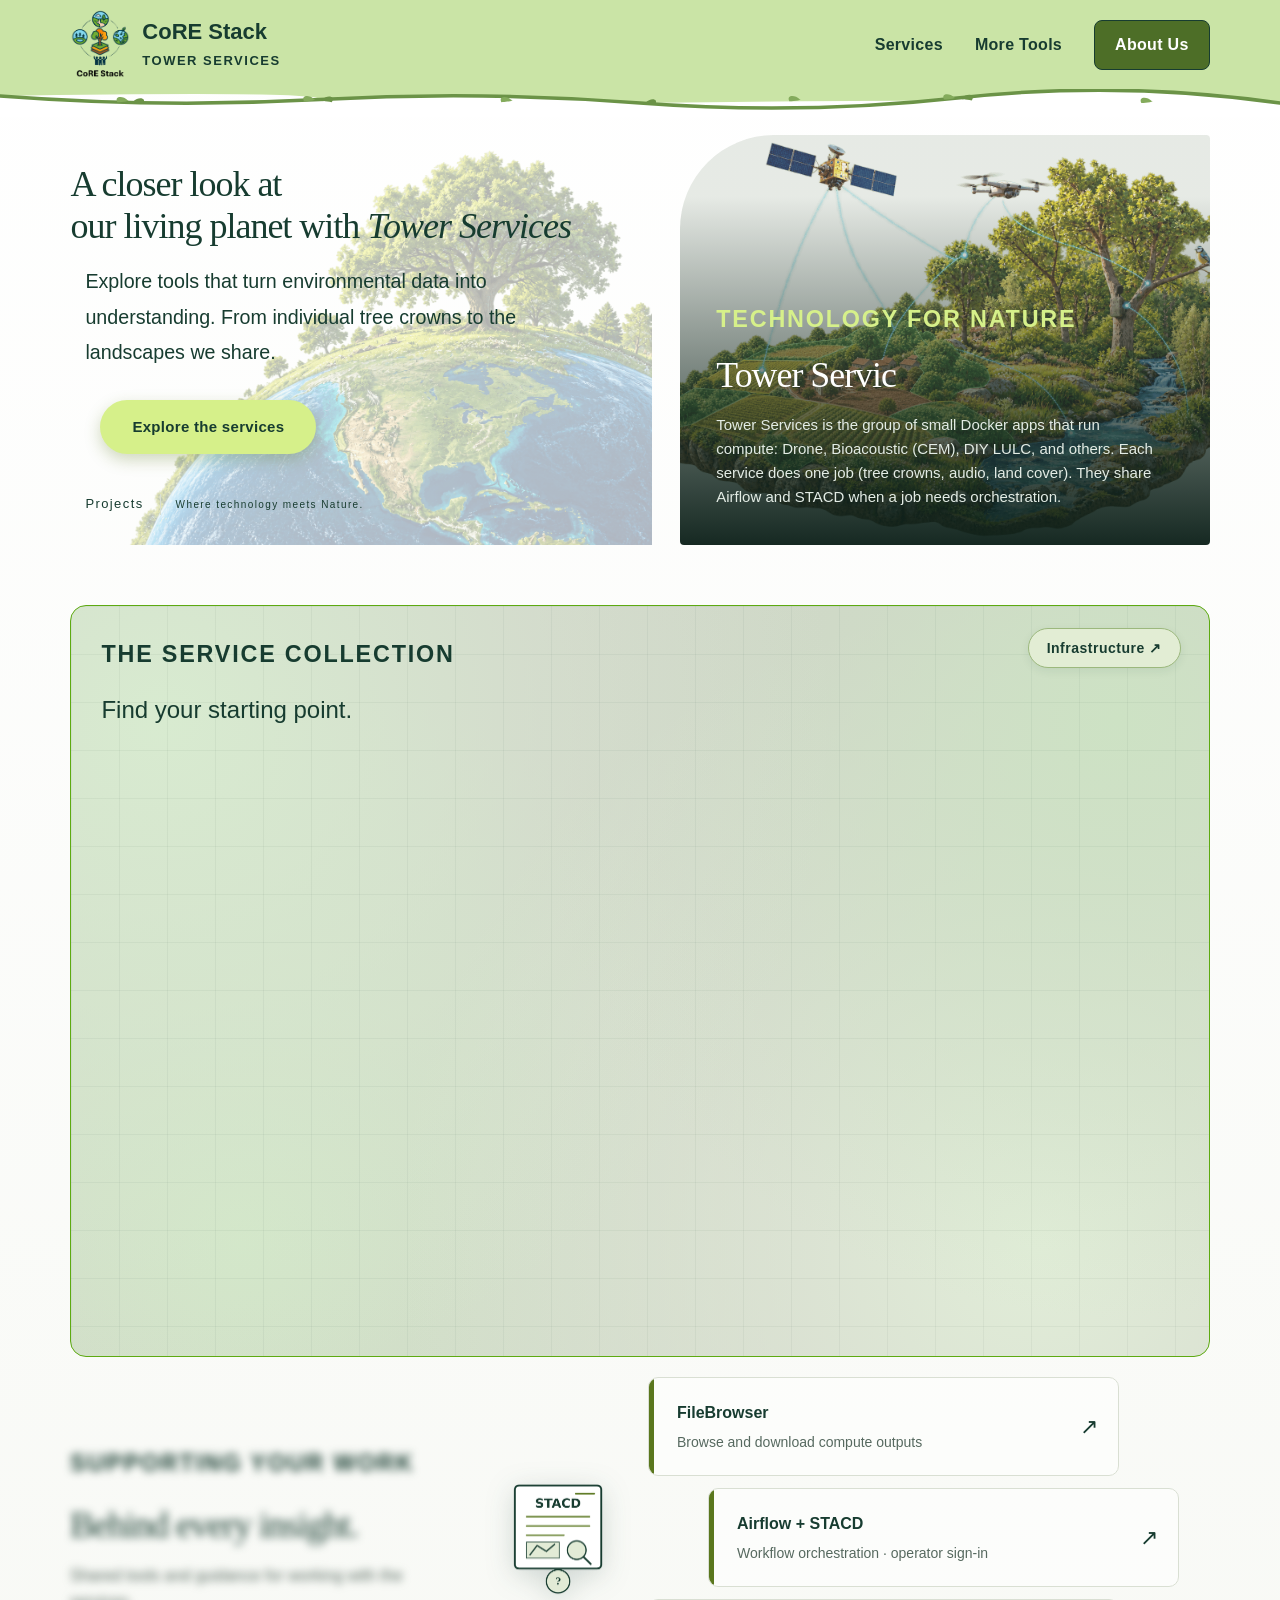
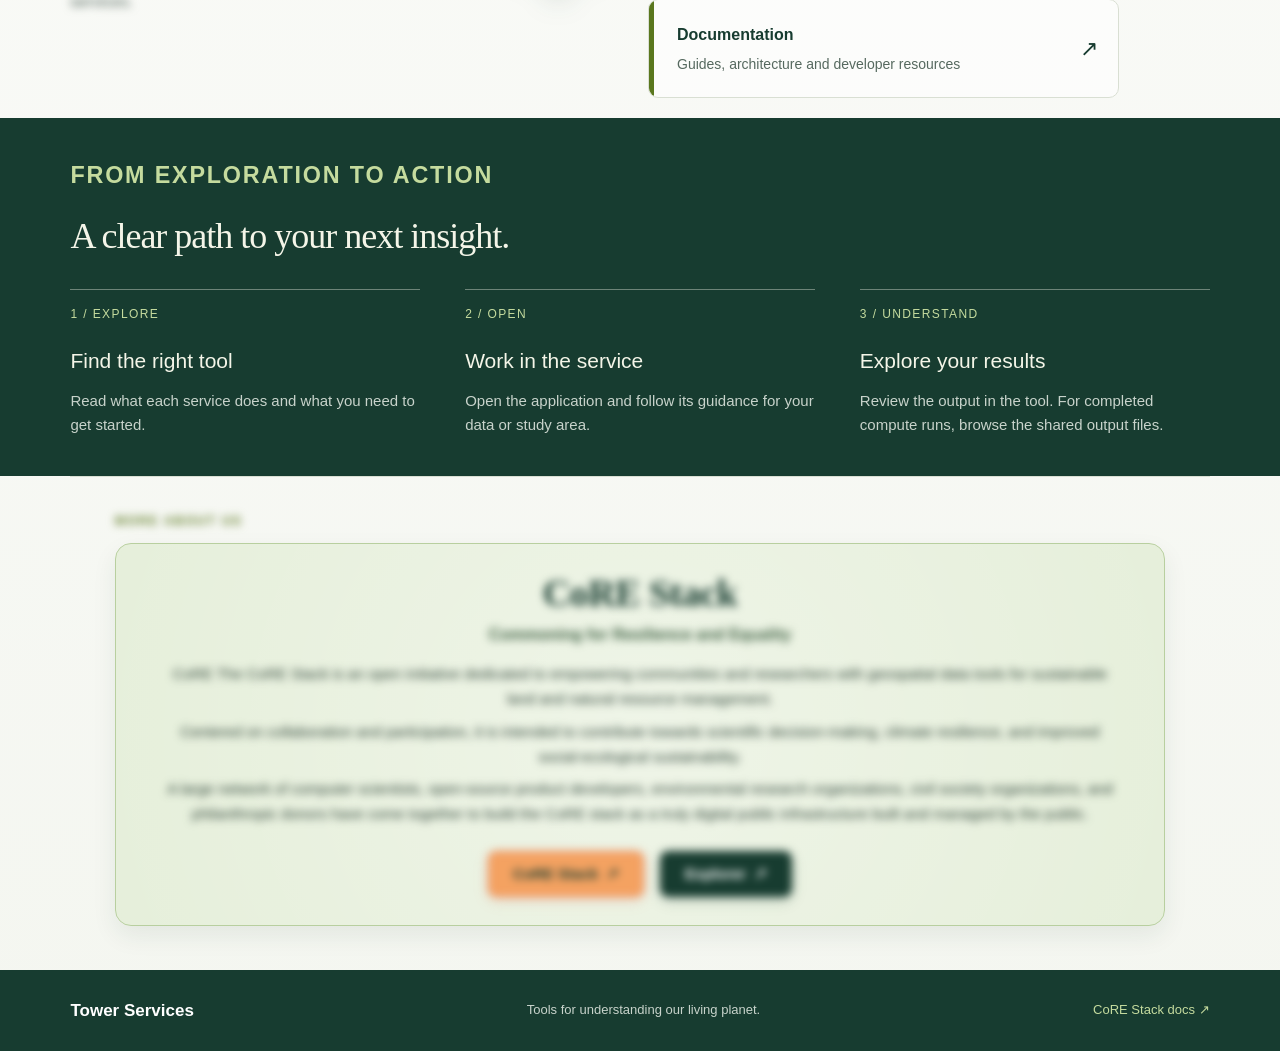
==== index.html @ fc52d94c "updated stacd , removed documentation button and rearranged buttons on service page" ====
<!doctype html>
<html lang="en">
  <head>
    <meta charset="utf-8" />
    <meta name="viewport" content="width=device-width, initial-scale=1" />
    <meta name="theme-color" content="#cae4a6" />
    <title>Explore · Tower Services</title>
    <meta name="description" content="Discover CoRE Stack services for tree crowns, ecological monitoring and land-cover mapping." />
    <link rel="stylesheet" href="index.css" />
    <link rel="icon" type="image/png" href="resources/images/logo.png" />
    <!-- Not deferred on purpose: it flags `reveal-enabled` before first paint. -->
    <script src="Index.js"></script>
  </head>
  <body>
    <header class="site-header">
      <div class="wrap header-inner">
        <a class="brand" href="https://core-stack.org/" aria-label="CoRE Stack website">
          <img class="brand-logo" src="resources/images/logo.png" alt="CoRE Stack logo" />
          <span>
            CoRE Stack
            <br />
            <span class="our-services">Tower Services</span>
          </span>
        </a>

        <nav aria-label="Main navigation">
          <a class="nav-link" href="index.html#services">Services</a>
          <a class="nav-link" href="index.html#more">More Tools</a>
          <a class="nav-link nav-doc" href="index.html#about">About Us</a>
        </nav>
      </div>

      <!-- Leafy vine under the header -->
      <svg class="header-branch-border" viewBox="0 0 1200 32" preserveAspectRatio="none" aria-hidden="true">
        <path d="M0,0 L1200,0 L1200,16 Q900,10 600,16 T300,12 T0,8 Z" fill="var(--header-bg)" />
        <path d="M0,8 Q150,22 300,12 T600,16 T900,10 T1200,16 L1200,32 L0,32 Z" fill="#ffffff" />
        <path d="M0,8 Q150,22 300,12 T600,16 T900,10 T1200,16" fill="none" stroke="#6b9347" stroke-width="4" stroke-linecap="round" />
        <path d="M120,13 C115,7 107,8 110,15 C115,15 123,13 120,13 Z" fill="#84ab5c" />
        <path d="M125,14 C130,8 138,10 134,17 C129,16 121,16 125,14 Z" fill="#6b9347" />
        <path d="M295,12 C290,6 282,7 285,14 C290,14 298,12 295,12 Z" fill="#84ab5c" />
        <path d="M302,12 C307,6 315,8 311,15 C306,14 298,14 302,12 Z" fill="#6b9347" />
        <path d="M480,13 C475,7 467,8 470,15 C475,15 483,13 480,13 Z" fill="#84ab5c" />
        <path d="M605,16 C610,9 618,11 614,18 C609,17 601,17 605,16 Z" fill="#6b9347" />
        <path d="M750,12 C745,6 737,7 740,14 C745,14 753,12 750,12 Z" fill="#84ab5c" />
        <path d="M895,10 C890,4 882,5 885,12 C890,12 898,10 895,10 Z" fill="#84ab5c" />
        <path d="M902,10 C907,4 915,6 911,13 C906,12 898,12 902,10 Z" fill="#6b9347" />
        <path d="M1080,14 C1075,8 1067,9 1070,16 C1075,16 1083,14 1080,14 Z" fill="#84ab5c" />
      </svg>
    </header>

    <main id="main">
      <!-- ================= Hero ================= -->
      <section class="hero wrap">
        <canvas id="bg-particles" aria-hidden="true"></canvas>

        <div class="hero-copy">
          <h1 class="hero-title">
            A closer look at<br />our living planet with<em> Tower Services</em>
          </h1>
          <p class="lead">
            Explore tools that turn environmental data into understanding. From
            individual tree crowns to the landscapes we share.
          </p>
          <a class="button lime" href="#services">Explore the services</a>
          <div class="hero-meta">
            <span>Projects</span> Where technology meets Nature.
          </div>
        </div>

        <div class="hero-image">
          <div class="hero-image-content">
            <p class="eyebrow">TECHNOLOGY FOR NATURE</p>
            <h2 id="tower-title">Tower Services</h2>
            <p class="hero-image-description">
              Tower Services is the group of small Docker apps that run compute: Drone, Bioacoustic (CEM), DIY LULC, and others. Each service does one job (tree crowns, audio, land cover). They share Airflow and STACD when a job needs orchestration.
            </p>
          </div>
        </div>
      </section>

      <!-- ================= Service cards ================= -->
      <section class="catalog wrap" id="services">
        <button type="button" class="corner-infra-link" id="openInfraModal" aria-haspopup="dialog">
          Infrastructure ↗
        </button>

        <div class="section-heading">
          <div>
            <p class="eyebrow">THE SERVICE COLLECTION</p>
            <h3>Find your starting point.</h3>
          </div>
        </div>

        <div class="cards">
          <!-- Drone -->
          <article class="card c1 drone-card">
            <div class="peeking-drone" aria-hidden="true">
              <svg viewBox="0 0 140 70" xmlns="http://www.w3.org/2000/svg">
                <!-- legs -->
                <path d="M58 40 L50 57 M82 40 L90 57 M44 57 H58 M82 57 H96" fill="none" stroke="#173c30" stroke-width="3" stroke-linecap="round" />
                <!-- arm -->
                <line x1="30" y1="30" x2="110" y2="30" stroke="#173c30" stroke-width="5" stroke-linecap="round" />
                <!-- motors -->
                <rect x="23" y="21" width="14" height="11" rx="3" fill="#2c4a3d" />
                <rect x="103" y="21" width="14" height="11" rx="3" fill="#2c4a3d" />
                <!-- propellers -->
                <ellipse class="prop" cx="30" cy="17" rx="25" ry="3.5" fill="#5a771e" opacity="0.6" />
                <ellipse class="prop prop-b" cx="110" cy="17" rx="25" ry="3.5" fill="#5a771e" opacity="0.6" />
                <!-- body -->
                <rect x="50" y="22" width="40" height="19" rx="9" fill="#173c30" />
                <rect x="60" y="27" width="20" height="5" rx="2.5" fill="#d6f08a" />
                <!-- camera -->
                <circle cx="70" cy="47" r="7" fill="#2c4a3d" />
                <circle cx="70" cy="47" r="3.5" fill="#d6f08a" />
              </svg>
            </div>

            <div class="card-top">
              <span>FOREST INTELLIGENCE</span>
              <span>1</span>
            </div>

            <img class="service-image" src="resources/images/Drone.png" alt="Aerial view of a forest canopy captured by drone" width="800" height="500" loading="lazy" decoding="async" />
            <h3>Drone Imagery Analysis</h3>
            <h4>Habitat Characterization using Remote Image Sensory</h4>
            <p>Turn drone imagery into individual tree crowns and species maps.</p>

            <div class="card-actions">
              <a class="explore-link" href="Services/Drone/drone.html">Explore →</a>
              <a class="try-link" href="https://www.cse.iitd.ernet.in/act4dws5/drone/" target="_blank" rel="noopener noreferrer">
                Use the Service ↗
              </a>
            </div>
          </article>

          <!-- Bioacoustic -->
          <article class="card c2 bioacoustic-card">
            <div class="peeking-bird" aria-hidden="true">
              <img src="resources/images/bird.png" alt="" />
            </div>

            <div class="card-top">
              <span>CONTINUOUS ECOLOGICAL MONITORING</span>
              <span>2</span>
            </div>

            <img class="service-image" src="resources/images/Bioacoustic.png" alt="Forest scene used for bioacoustic monitoring" width="800" height="500" loading="lazy" decoding="async" />
            <h3>Bioacoustic Data</h3>
            <h4>From field audio to bird-activity metrics</h4>
            <p>Explore ecological monitoring through spots, species and networks.</p>

            <div class="card-actions">
              <a class="explore-link" href="Services/Bioacaustic/bioacoustic.html">Explore →</a>
              <a class="try-link" href="https://www.cse.iitd.ernet.in/act4dws5/bio-master/" target="_blank" rel="noopener noreferrer">
                Use the Service ↗
              </a>
            </div>
          </article>

          <!-- DIY LULC -->
          <article class="card c3 lulc-card">
            <div class="peeking-satellite" aria-hidden="true">
              <svg viewBox="0 0 140 70" xmlns="http://www.w3.org/2000/svg">
                <!-- signal arcs -->
                <path class="signal s1" d="M62 11 Q70 4 78 11" fill="none" stroke="#5a771e" stroke-width="2.5" stroke-linecap="round" />
                <path class="signal s2" d="M56 8 Q70 -4 84 8" fill="none" stroke="#5a771e" stroke-width="2.5" stroke-linecap="round" />
                <!-- antenna -->
                <line x1="70" y1="26" x2="70" y2="15" stroke="#173c30" stroke-width="2.5" stroke-linecap="round" />
                <circle cx="70" cy="14" r="3" fill="#d6f08a" stroke="#173c30" stroke-width="1.5" />
                <!-- connectors -->
                <line x1="48" y1="38" x2="58" y2="38" stroke="#173c30" stroke-width="3" />
                <line x1="82" y1="38" x2="92" y2="38" stroke="#173c30" stroke-width="3" />
                <!-- solar panels -->
                <rect x="6" y="27" width="42" height="22" rx="2" fill="#2f6f8f" stroke="#173c30" stroke-width="2" />
                <path d="M20 27 V49 M34 27 V49 M6 38 H48" stroke="#9cc7d8" stroke-width="1.2" />
                <rect x="92" y="27" width="42" height="22" rx="2" fill="#2f6f8f" stroke="#173c30" stroke-width="2" />
                <path d="M106 27 V49 M120 27 V49 M92 38 H134" stroke="#9cc7d8" stroke-width="1.2" />
                <!-- body -->
                <rect x="58" y="26" width="24" height="24" rx="5" fill="#173c30" />
                <rect x="58" y="26" width="24" height="7" rx="3" fill="#f4a261" />
                <!-- sensor -->
                <circle cx="70" cy="56" r="6" fill="#2c4a3d" />
                <circle cx="70" cy="56" r="3" fill="#d6f08a" />
              </svg>
            </div>

            <div class="card-top">
              <span>LANDSCAPE MAPPING</span>
              <span>3</span>
            </div>

            <img class="service-image" src="resources/images/LULC.png" alt="Land-use and land-cover map of an Indian landscape" width="800" height="500" loading="lazy" decoding="async" />
            <h3>Do It Yourself LULC</h3>
            <h4>Explore 10 m land-use and land-cover mapping over India.</h4>
            <p>Use satellite imagery to create land-cover maps for your study area.</p> 

            <div class="card-actions">
              <a class="explore-link" href="Services/DIY_LULC/diy-lulc.html">Explore →</a>
              <a class="try-link" href="https://www.cse.iitd.ernet.in/act4dws5/diy-lulc/" target="_blank" rel="noopener noreferrer">
                Use the Service ↗
              </a>
            </div>
          </article>
        </div>
      </section>

      <!-- ================= Resources ================= -->
      <section class="resources wrap" id="more">
        <div class="resources-info">
          <p class="eyebrow animate-text">SUPPORTING YOUR WORK</p>
          <h2 class="animate-text animate-delay-1">Behind every insight.</h2>
          <p class="animate-text animate-delay-2">Shared tools and guidance for working with the services.</p>
        </div>

        <div class="resource-center-action">
          <button type="button" class="stacd-standalone-icon" id="openStacdModal" aria-label="Open STACD information" aria-haspopup="dialog">
            <img src="resources/images/StacD2.png" alt="" />
          </button>
        </div>

        <div class="resource-links">
          <a href="https://www.cse.iitd.ernet.in/act4dws5/file/" target="_blank" rel="noopener noreferrer">
            <span>
              <strong>FileBrowser</strong>
              <small>Browse and download compute outputs</small>
            </span>
            <span class="arrow-icon" aria-hidden="true">↗</span>
          </a>
          <a href="https://www.cse.iitd.ernet.in/act4dws5/airflow/home" target="_blank" rel="noopener noreferrer">
            <span>
              <strong>Airflow + STACD</strong>
              <small>Workflow orchestration · operator sign-in</small>
            </span>
            <span class="arrow-icon" aria-hidden="true">↗</span>
          </a>
          <a href="https://docs.core-stack.org/infra/tower-services/" target="_blank" rel="noopener noreferrer">
            <span>
              <strong>Documentation</strong>
              <small>Guides, architecture and developer resources</small>
            </span>
            <span class="arrow-icon" aria-hidden="true">↗</span>
          </a>
        </div>
      </section>

      <!-- ================= STACD modal ================= -->
      <div class="modal-overlay" id="stacdModalOverlay" aria-hidden="true">
        <div class="modal-container" role="dialog" aria-modal="true" aria-labelledby="stacdModalTitle">
          <button type="button" class="modal-close-btn" id="closeStacdModal" aria-label="Close dialog">&times;</button>

          <div class="modal-header">
            <span class="eyebrow">RESEARCH &amp; ORCHESTRATION</span>
            <h2 id="stacdModalTitle">STACD Overview</h2>
            <p class="modal-subtitle">SpatioTemporal Asset Catalog with DAGs · IIT Delhi Research</p>
          </div>

          <div class="modal-body">
            <article class="modal-section">
              <h3>What is STACD?</h3>
              <p>
                Geospatial datasets have complex lineages that are crucial for reproducibility and understanding data provenance, yet current metadata standards like STAC (SpatioTemporal Asset Catalog) provide limited support for capturing complete processing workflows. We propose STACD (STAC extension with DAGs), an extension to STAC specifications that incorporates Directed Acyclic Graph (DAG) representations along with defining algorithms and version changes in the workflows. We also provide a reference implementation on Apache Airflow to demonstrate STACD capabilities such as selective recomputation when some datasets or algorithms in a DAG are updated, complete lineage construction for a dataset, and opportunities for improved collaboration and distributed processing that arise with this standard.
              </p>
            </article>

            <div class="modal-diagram-container">
              <img src="resources/images/stacd.png" />
              <img src="resources/images/stacd_workflow.png" alt="STACD workflow diagram" class="modal-diagram-img" />
            </div>

            <article class="modal-section">
              <h3>How a run flow through the platform?</h3>
              <div class="method-flow stacd-flow" role="img" aria-label="Five steps: service backend, Airflow DAG, STACD register, STAC item, browsers">
                <div class="flow-step"><span class="flow-num">1</span><span class="flow-title">Service backend</span><span class="flow-sub">Exposes one compute API.</span></div>
                <div class="flow-step"><span class="flow-num">2</span><span class="flow-title">Airflow DAG</span><span class="flow-sub">Generated from YAML; calls the API.</span></div>
                <div class="flow-step"><span class="flow-num">3</span><span class="flow-title">STACD register</span><span class="flow-sub">Versions the output in the database.</span></div>
                <div class="flow-step"><span class="flow-num">4</span><span class="flow-title">STAC item</span><span class="flow-sub">Written to the catalog with provenance.</span></div>
                <div class="flow-step"><span class="flow-num">5</span><span class="flow-title">Browsers</span><span class="flow-sub">STAC and STACD browsers show data and lineage.</span></div>
              </div>
              <p class="method-note">All compute goes through Airflow and STACD. Onboarding a service needs three YAML files: DAG, algorithm repo and dataset repo.</p>
              <div class="modal-video">
                <video controls playsinline preload="metadata" title="STACD tutorial">
                  <source src="resources/videos/stacd.mp4" type="video/mp4" />
                </video>
              </div>
              <h3>Key Features</h3>
              <ul class="modal-list">
                <li><strong>Selective Recomputation:</strong> When an algorithm is updated, STACD re-runs only the affected steps instead of processing the entire workflow again.</li>
                <li><strong>Automated Workflows:</strong> Developers define pipelines using simple YAML configurations, which automatically compile into executable Apache Airflow DAGs.</li>
                <li><strong>Full Data Provenance:</strong> Tracks dataset versions and history across multiple computational tools and isolated Docker containers.</li>
              </ul>
            </article>

            <article class="modal-section">
              <h3>Real-World Impact</h3>
              <p>
                STACD serves as the data orchestration backbone for the <strong>CoRE Stack</strong> project at IIT Delhi, powering drone canopy processing, bioacoustics monitoring, and landscape mapping across more than 1,000 villages in India.
              </p>
            </article>

            <!-- Walk Through button: sits at the very end of the scrolling area -->
            <div class="modal-walkthrough">
              <button type="button" class="walkthrough-button" id="openStacdWalkthrough" aria-haspopup="dialog">Walk Through <span aria-hidden="true">→</span></button>
            </div>
          </div>

          <div class="modal-footer">
            <a href="https://dl.acm.org/doi/10.1145/3759536.3763803" target="_blank" rel="noopener noreferrer" class="modal-btn btn-primary">Research Paper ↗</a>
            <a href="https://drive.google.com/file/d/14LTqk47Nfjp4DOOyME3SMxElkxdvmTr1/view" target="_blank" rel="noopener noreferrer" class="modal-btn btn-secondary">Read Thesis PDF ↗</a>
            <a href="https://github.com/SaharshLaud/STACD_framework/tree/dev" target="_blank" rel="noopener noreferrer" class="modal-btn btn-secondary">Github Repo ↗</a>
          </div>
        </div>
      </div>

      <!-- ================= STACD Walk Through popup (opens on top of the STACD modal) ================= -->
      <div class="modal-overlay" id="stacdWalkthroughModal" aria-hidden="true">
        <div class="modal-container walkthrough-modal" role="dialog" aria-modal="true" aria-label="Walk through slides">
          <button type="button" class="modal-close-btn" id="closeStacdWalkthrough" aria-label="Close">&times;</button>
          <div class="slides-head">
            <div>
              <p class="eyebrow">STACD Deck.</p>
            </div>
            <a class="walkthrough-button slides-open" data-slides-open href="resources/ppt/stacd.pdf" target="_blank" rel="noopener noreferrer">Open in new tab <span aria-hidden="true">↗</span></a>
          </div>
          <!-- Index.js loads the PDF from resources/ppt/ into this box the first time the popup opens -->
          <div class="slides-stage" data-slides-stage data-slides-title="STACD walk through">
            <p class="slides-loading">Loading slides…</p>
          </div>
          <p class="slides-help" data-slides-help hidden>The slides could not be loaded. Use the Open in new tab button to open them.</p>
        </div>
      </div>

      <!-- ================= Infrastructure modal ================= -->
      <div class="modal-overlay" id="infraModalOverlay" aria-hidden="true">
        <div class="modal-container" role="dialog" aria-modal="true" aria-labelledby="infraModalTitle">
          <button type="button" class="modal-close-btn" id="closeInfraModal" aria-label="Close dialog">&times;</button>

          <div class="modal-header">
            <span class="eyebrow">INFRASTRUCTURE &amp; METHODOLOGY</span>
            <h2 id="infraModalTitle">How Tower Services Run</h2>
            <p class="modal-subtitle">GPU compute nodes · Kubernetes · Airflow + STACD</p>
          </div>

          <div class="modal-body">
            <article class="modal-section">
              <h3>Overview</h3>
              <p>
                All services share one compute backbone. <strong>GPU-equipped compute nodes</strong> run the heavy workloads,
                <strong>Kubernetes</strong> orchestrates containers across those nodes, <strong>Airflow</strong> runs every
                compute job as a DAG, and <strong>STACD</strong> generates those DAGs so services do not hand-write them.
                Users never talk to Airflow directly: they use a service UI, and the service triggers the job and tracks it.
              </p>
            </article>

            <div class="modal-diagram-container">
              <img src="resources/images/architecture-diagram.png" alt="Tower Services compute architecture diagram" class="modal-diagram-img" />
            </div>

            <article class="modal-section">
              <h3>How a Compute Job Runs</h3>
              <ol class="modal-list">
                <li>The user works in a service's UI, reached through Nginx.</li>
                <li>The service <strong>triggers</strong> an Airflow DAG generated by STACD.</li>
                <li>Airflow hands the tasks to <strong>Kubernetes</strong>, which schedules them on <strong>GPU nodes</strong>.</li>
                <li>The service <strong>polls</strong> the DAG run until it ends in <code>success</code> or <code>failed</code>.</li>
                <li>On success, output is written to <code>data/&lt;app-name&gt;/</code>.</li>
                <li>The user browses and downloads results in the shared <strong>FileBrowser</strong>.</li>
              </ol>
            </article>

            <article class="modal-section">
              <h3>Components</h3>
              <table class="modal-table">
                <thead>
                  <tr><th>Component</th><th>Role</th></tr>
                </thead>
                <tbody>
                  <tr><td><strong>GPU compute nodes</strong></td><td>Execute the heavy workloads (detection, classification, etc.)</td></tr>
                  <tr><td><strong>Kubernetes</strong></td><td>Schedules and manages containers across nodes</td></tr>
                  <tr><td><strong>Airflow</strong></td><td>Runs every compute job as a DAG and tracks its status</td></tr>
                  <tr><td><strong>STACD</strong></td><td>Generates Airflow DAGs for services</td></tr>
                  <tr><td><strong>Nginx</strong></td><td>Only public entry point; routes by path prefix</td></tr>
                  <tr><td><strong>FileBrowser</strong></td><td>Shared UI to view and download outputs</td></tr>
                </tbody>
              </table>
            </article>

            <article class="modal-section">
              <h3>Design Principles</h3>
              <ul class="modal-list">
                <li><strong>One path for all compute:</strong> every job goes through Airflow, so runs are tracked and reproducible.</li>
                <li><strong>Separation of concerns:</strong> UI services trigger jobs; they do not run them.</li>
                <li><strong>Uniform outputs:</strong> one folder per app under <code>data/</code>.</li>
              </ul>
            </article>
          </div>

          <div class="modal-footer">
            <a href="https://docs.core-stack.org/infra/tower-services/deployed-architecture/" target="_blank" rel="noopener noreferrer" class="modal-btn btn-primary">Deployed Architecture ↗</a>
            <a href="https://docs.core-stack.org/infra/tower-services/" target="_blank" rel="noopener noreferrer" class="modal-btn btn-secondary">Tower Services Docs ↗</a>
          </div>
        </div>
      </div>

      <!-- ================= How it works ================= -->
      <section class="how" id="how">
        <div class="wrap">
          <div class="section-heading">
            <div>
              <p class="eyebrow">FROM EXPLORATION TO ACTION</p>
              <h2>A clear path to your next insight.</h2>
            </div>
          </div>

          <div class="steps">
            <article>
              <span>1 / EXPLORE</span>
              <h3>Find the right tool</h3>
              <p>Read what each service does and what you need to get started.</p>
            </article>
            <article>
              <span>2 / OPEN</span>
              <h3>Work in the service</h3>
              <p>Open the application and follow its guidance for your data or study area.</p>
            </article>
            <article>
              <span>3 / UNDERSTAND</span>
              <h3>Explore your results</h3>
              <p>Review the output in the tool. For completed compute runs, browse the shared output files.</p>
            </article>
          </div>
        </div>
      </section>

      <!-- ================= About us ================= -->
      <section class="about-us wrap" id="about">
        <div class="about-us-container">
          <p class="eyebrow animate-about-text">MORE ABOUT US</p>

          <div class="about-us-card animate-about-card">
            <div class="about-card-glow"></div>
            <h2 class="about-title animate-about-text animate-delay-1">CoRE Stack</h2>
            <h4 class="about-subtitle animate-about-text animate-delay-2">
               Commoning for Resilience and Equality
            </h4>
            <div class="about-us-lead">
              <p class="about-line animate-about-text" style="--line-delay: 0.45s">CoRE The CoRE Stack is an open initiative dedicated to empowering communities and researchers with geospatial data tools for sustainable land and natural resource management.</p>
              <p class="about-line animate-about-text" style="--line-delay: 0.45s">Centered on collaboration and participation, it is intended to contribute towards scientific decision-making, climate resilience, and improved social-ecological sustainability.</p>
              <p class="about-line animate-about-text" style="--line-delay: 0.45s">A large network of computer scientists, open-source product developers, environmental research organizations, civil society organizations, and philanthropic donors have come together to build the CoRE stack as a truly digital public infrastructure built and managed by the public. 
              </p>
            </div>

            <div class="about-us-actions animate-about-text animate-delay-4">
              <a href="https://core-stack.org/" target="_blank" rel="noopener noreferrer" class="about-btn btn-core-stack">
                CoRE Stack <span class="btn-arrow">↗</span>
              </a>
              <a href="https://www.explorer.core-stack.org/" target="_blank" rel="noopener noreferrer" class="about-btn btn-explorer">
                Explorer <span class="btn-arrow">↗</span>
              </a>
            </div>
          </div>
        </div>
      </section>
    </main>

    <footer class="site-footer">
      <div class="wrap footer-inner">
        <a class="brand" href="index.html">Tower Services</a>
        <span>Tools for understanding our living planet.</span>
        <a href="https://docs.core-stack.org/infra/tower-services/" target="_blank" rel="noopener noreferrer">
          CoRE Stack docs ↗
        </a>
      </div>
    </footer>
  </body>
</html>
---- index.css ----
:root {
  --paper: #f6f7f0;
  --ink: #173c30;
  --muted: #56695f;
  --line: #d9dfd3;
  --lime: #d6f08a;
  --green: #5a771e;
  --green-dark: #3b5e40;
  --header-bg: #cae4a6;
  --card-line: #c8d5be;
  --resource-indent: 60px;
  --resource-trim: 90px;
  --ease-out: cubic-bezier(0.16, 1, 0.3, 1);
  --ease-spring: cubic-bezier(0.34, 1.56, 0.64, 1);
}

/* ---------- 2. Base ---------- */
*,
*::before,
*::after {
  box-sizing: border-box;
}

html {
  scroll-behavior: smooth;
  scroll-padding-top: 24px;
  -webkit-text-size-adjust: 100%;
}

body {
  position: relative;
  margin: 0;
  color: var(--ink);
  font: 16px/1.6 Arial, Helvetica, sans-serif;
  background-color: #ffffff;
  background-image: linear-gradient(180deg, #ffffff 0%, #f4f6f0 100%);
}

img {
  max-width: 100%;
}

a {
  color: inherit;
  text-decoration: none;
}

a:focus-visible,
button:focus-visible {
  outline: 3px solid var(--green);
  outline-offset: 4px;
}

h1,
h2,
h3,
p {
  margin-top: 0;
}

h1,
h2 {
  margin-bottom: 17px;
  font-family: Georgia, "Times New Roman", serif;
  font-size: clamp(27px, 3vw, 36px);
  font-weight: 400;
  line-height: 1.15;
  letter-spacing: -1px;
}

h3 {
  margin-bottom: 15px;
  font-size: clamp(20px, 2vw, 24px);
  font-weight: 500;
  line-height: 1.25;
}

.eyebrow {
  margin: 0 0 22px;
  font-size: clamp(14px, 1.2vw + 8px, 24px);
  font-weight: 700;
  letter-spacing: 1.8px;
}

.wrap {
  width: min(89%, 1400px);
  margin-inline: auto;
}

/* Items waiting to be revealed sit ~45px outside their box.
   Clip them so they never create a sideways scrollbar on phones. */
main {
  overflow-x: clip;
}

/* ---------- 3. Page background that shifts while scrolling ---------- */
body::before,
body::after {
  content: "";
  position: fixed;
  inset: 0;
  opacity: 0;
  pointer-events: none;
  transition: opacity 0.8s ease;
  will-change: opacity;
}

/* Green wash while the service cards are on screen */
body::before {
  z-index: -10;
  background-image: linear-gradient(180deg, #d2f7d5 0%, #e5f3e4 50%, #f0e1a1 100%);
}

/* Soft light wash when the footer is reached */
body::after {
  z-index: -9;
  background-image: linear-gradient(180deg, #e8ebc8 0%, #eff1d4 50%, #79e979 100%);
}

body.cards-visible-bg::before {
  opacity: 1;
}

body.how-visible-bg::before,
body.footer-visible-bg::before {
  opacity: 0;
}

body.footer-visible-bg::after {
  opacity: 1;
}

/* ---------- 4. Header ---------- */
.site-header {
  position: relative;
  background-color: var(--header-bg);
  color: var(--ink);
}

.header-inner {
  display: flex;
  align-items: center;
  justify-content: space-between;
  gap: 30px;
  min-height: 90px;
  padding-block: 5px;
}

.brand {
  display: flex;
  align-items: center;
  gap: 12px;
  font-size: 22px;
  font-weight: 700;
  line-height: 1.2;
}

.brand-logo {
  display: block;
  flex-shrink: 0;
  width: auto;
  height: 76px;
  object-fit: contain;
}

.site-header .brand span {
  color: var(--ink);
  font-weight: 700;
}

.our-services {
  display: inline-block;
  margin-top: 7px;
  font-size: 13px;
  letter-spacing: 1.5px;
  text-transform: uppercase;
}

.site-header .brand .our-services {
  font-weight: 600;
}

nav {
  display: flex;
  align-items: center;
  gap: 32px;
}

.nav-link {
  display: inline-flex;
  align-items: center;
  font-size: 16px;
  font-weight: 700;
  letter-spacing: 0.3px;
  transition: transform 0.2s ease;
}

.site-header .nav-link {
  color: var(--ink);
}

.nav-link:hover {
  transform: scale(1.06);
}

.site-header .nav-doc {
  justify-content: center;
  min-height: 44px;
  padding: 11px 20px;
  border: 1px solid var(--ink);
  border-radius: 8px;
  background: #4d6e27;
  color: #ffffff;
  font-weight: 600;
}

/* Leafy vine hanging below the header */
.header-branch-border {
  position: absolute;
  top: 100%;
  left: 0;
  z-index: 10;
  width: 100%;
  height: 28px;
  margin-top: -1px;
  pointer-events: none;
}

/* ---------- 5. Hero ---------- */
.hero {
  position: relative;
  isolation: isolate;
  overflow: hidden;
  display: grid;
  grid-template-columns: 1.1fr 1fr;
  gap: 28px;
  align-items: stretch;
  padding-block: 45px 60px;
}

#bg-particles {
  position: absolute;
  inset: 0;
  z-index: -1;
  width: 100%;
  height: 100%;
  opacity: 0.85;
  pointer-events: none;
}

.hero-copy {
  position: relative;
  isolation: isolate;
  display: flex;
  flex-direction: column;
  justify-content: center;
  align-items: flex-start;
  animation: heroFromLeft 0.9s ease-out both;
}

.hero-copy::before {
  content: "";
  position: absolute;
  inset: 0;
  z-index: -1;
  background: url("resources/images/hero background.png") right bottom / auto 100% no-repeat;
  opacity: 0.3;
  pointer-events: none;
}

.lead {
  max-width: 510px;
  margin: 0 0 30px 15px;
  font-size: clamp(16px, 0.6vw + 12px, 20px);
  line-height: 1.8;
}

.button {
  display: inline-flex;
  align-items: center;
  justify-content: center;
  margin-left: 30px;
  padding: 15px 32px;
  border-radius: 50px;
  box-shadow: 0 6px 16px rgba(90, 119, 30, 0.28);
  font-size: 15px;
  font-weight: 700;
  letter-spacing: 0.3px;
  transition: background 0.2s ease, transform 0.2s ease, box-shadow 0.2s ease;
}

.lime {
  background: var(--lime);
  color: var(--ink);
}

.button:hover {
  background: #c5e56e;
  box-shadow: 0 10px 22px rgba(90, 119, 30, 0.35);
  transform: translateY(-3px);
}

.hero-meta {
  display: flex;
  flex-wrap: wrap;
  gap: 15px;
  align-items: center;
  margin: 40px 0 0 15px;
  font-size: 10px;
  letter-spacing: 1.4px;
}

.hero-meta span {
  padding-right: 16px;
  border-right: 1px solid var(--line);
  font-size: 13px;
}

.hero-image {
  position: relative;
  isolation: isolate;
  overflow: hidden;
  display: flex;
  align-items: flex-end;
  min-height: clamp(340px, 32vw, 460px);
  padding: clamp(22px, 2.8vw, 41px);
  border-radius: 94px 4px 4px 4px;
  background-color: #f2f5f0;
  animation: heroFromRight 0.9s ease-out both;
}

.hero-image::before,
.hero-image::after {
  content: "";
  position: absolute;
  inset: 0;
  pointer-events: none;
}

.hero-image::before {
  z-index: -2;
  background: url("resources/images/bg2.png") center / cover no-repeat;
  opacity: 0.8;
}

/* Dark gradient so the white text stays readable */
.hero-image::after {
  z-index: -1;
  background: linear-gradient(
    to bottom,
    rgba(10, 30, 23, 0.05) 15%,
    rgba(10, 30, 23, 0.65) 70%,
    rgba(10, 30, 23, 0.95) 100%
  );
}

.hero-image-content {
  width: 100%;
  color: #ffffff;
}

.hero-image-content .eyebrow {
  margin-bottom: 16px;
  color: var(--lime);
}

.hero-image-content h2 {
  margin-bottom: 17px;
  font-size: clamp(26px, 2.8vw, 39px);
}

.hero-image-description {
  max-width: 440px;
  margin: 0;
  color: #e3ece5;
  font-size: 15px;
  line-height: 1.6;
}

@keyframes heroFromLeft {
  from { opacity: 0; transform: translateX(-40px); }
  to   { opacity: 1; transform: translateX(0); }
}

@keyframes heroFromRight {
  from { opacity: 0; transform: translateX(40px); }
  to   { opacity: 1; transform: translateX(0); }
}

/* ---------- 6. Service cards ---------- */
.catalog {
  position: relative;
  overflow: hidden;
  padding: 30px;
  border: 1px solid #5daa11;
  border-radius: 16px;
  background-color: #d1d1ca;
  background-image:
    linear-gradient(rgba(31, 65, 49, 0.05) 1px, transparent 1px),
    linear-gradient(90deg, rgba(31, 65, 49, 0.05) 1px, transparent 1px),
    radial-gradient(circle at 20% 25%, #d8ebd0 0%, transparent 45%),
    radial-gradient(circle at 80% 25%, #cde2c4 0%, transparent 40%),
    radial-gradient(circle at 75% 75%, #e1edd8 0%, transparent 45%),
    radial-gradient(circle at 25% 75%, #d2e6c8 0%, transparent 40%);
  background-size: 48px 48px, 48px 48px, 140% 140%, 140% 140%, 140% 140%, 140% 140%;
  background-position: 0 0, 0 0, center, center, center, center;
  animation: patchPulse 8s ease-in-out infinite alternate;
}

/* Colour patches "breathe" in place */
@keyframes patchPulse {
  0%   { background-size: 48px 48px, 48px 48px, 110% 110%, 160% 160%, 120% 120%, 150% 150%; }
  50%  { background-size: 48px 48px, 48px 48px, 150% 150%, 120% 120%, 160% 160%, 110% 110%; }
  100% { background-size: 48px 48px, 48px 48px, 130% 130%, 140% 140%, 110% 110%, 160% 160%; }
}

.section-heading {
  display: flex;
  justify-content: space-between;
  align-items: flex-end;
  gap: 28px;
  margin-bottom: 32px;
}

.section-heading h2,
.section-heading h3 {
  margin-bottom: 0;
}

.corner-infra-link {
  position: absolute;
  top: 22px;
  right: 28px;
  z-index: 10;
  display: inline-flex;
  align-items: center;
  gap: 8px;
  padding: 8px 18px;
  border: 1.5px solid #9cb87d;
  border-radius: 24px;
  background-color: #e2edd4;
  box-shadow: 0 3px 10px rgba(23, 60, 48, 0.08);
  color: var(--ink);
  font: 700 14px/1.6 Arial, Helvetica, sans-serif;
  letter-spacing: 0.5px;
  cursor: pointer;
  transition: background-color 0.25s ease, border-color 0.25s ease,
    transform 0.25s ease, box-shadow 0.25s ease;
}

.corner-infra-link:hover {
  border-color: var(--green);
  background-color: var(--lime);
  box-shadow: 0 6px 18px rgba(23, 60, 48, 0.18);
  transform: translateY(-2px);
}

.cards {
  display: grid;
  grid-template-columns: repeat(3, 1fr);
  gap: 20px;
}

.card {
  position: relative;
  z-index: 1;
  display: flex;
  flex-direction: column;
  padding: 27px 28px 0;
  border: 1px solid var(--card-line);
  border-radius: 12px;
  background-size: 200% 100%;
  transition: transform 0.4s var(--ease-out), opacity 0.4s ease,
    box-shadow 0.4s ease, border-color 0.3s ease;
  will-change: transform;
}

.c1 { background-image: linear-gradient(90deg, #d8e8c2 0%, #ffffff 50%, #d8e8c2 100%); }
.c2 { background-image: linear-gradient(90deg, #c3ded3 0%, #ffffff 50%, #c3ded3 100%); }
.c3 { background-image: linear-gradient(90deg, #e3dbc3 0%, #ffffff 50%, #e3dbc3 100%); }

/* Spinning neon ring around each card */
@property --neon-angle {
  syntax: "<angle>";
  initial-value: 0deg;
  inherits: false;
}

.card::before {
  content: "";
  position: absolute;
  inset: 0;
  z-index: 2;
  padding: 2px;
  border-radius: 11px;
  background: conic-gradient(
    from var(--neon-angle),
    transparent 20%,
    #d6f08a 50%,
    #5a771e 70%,
    transparent 100%
  );
  -webkit-mask: linear-gradient(#000 0 0) content-box, linear-gradient(#000 0 0);
  -webkit-mask-composite: xor;
  mask: linear-gradient(#000 0 0) content-box exclude, linear-gradient(#000 0 0);
  animation: spinNeon 4s linear infinite;
  pointer-events: none;
}

@keyframes spinNeon {
  to { --neon-angle: 360deg; }
}

@keyframes moveCardGradient {
  from { background-position: 0% 0%; }
  to   { background-position: 200% 0%; }
}

.card-top {
  display: flex;
  justify-content: space-between;
  gap: 10px;
  font-size: 10px;
  font-weight: 700;
  letter-spacing: 1.1px;
}

.service-image {
  display: block;
  width: 100%;
  height: 190px;
  margin: 22px 0;
  border-radius: 6px;
  object-fit: cover;
}

.card h3 {
  margin-bottom: 4px;
  font-family: Georgia, serif;
  font-size: clamp(26px, 2.4vw, 31px);
}

/* Subtitle under the card name. Flex items don't collapse margins,
   so the default h4 top margin is removed to keep it close to the title. */
.card h4 {
  margin-top: 0;
}

.card p {
  min-height: 48px; /* 2 lines (15px x 1.6) so all three cards stay aligned */
  margin-bottom: 8px;
  color: var(--muted);
  font-size: 15px;
}

.card-actions {
  display: flex;
  flex-wrap: wrap;
  align-items: center;
  justify-content: space-between;
  gap: 12px;
  margin-top: auto;
  padding: 18px 0;
  border-top: 1px solid #bfcbb7;
}

.card-actions a {
  display: inline-flex;
  align-items: center;
  justify-content: center;
  min-height: 44px;
  font-size: 14px;
  font-weight: 600;
}

.explore-link {
  padding: 8px 0;
}

.explore-link:hover {
  text-decoration: underline;
  text-underline-offset: 4px;
}

.try-link {
  padding: 10px 18px;
  border-radius: 5px;
  background: var(--ink);
  color: #ffffff;
}

.try-link:hover {
  background: #285641;
}

/* Cards stay hidden until they scroll into view (class added by JS).
   Only the entrance animation uses a fill-mode, and only "backwards",
   so it never overrides the opacity/transform used by the hover effects. */
.reveal-enabled .cards .card {
  opacity: 0;
  visibility: hidden;
}

.reveal-enabled .cards .card.is-visible {
  opacity: 1;
  visibility: visible;
  animation: serviceReveal 0.65s ease backwards, moveCardGradient 4s linear infinite;
  animation-delay: var(--reveal-delay, 0ms), 0s;
}

@keyframes serviceReveal {
  from { opacity: 0; translate: 0 35px; }
  to   { opacity: 1; translate: 0 0; }
}

/* Desktop hover: gentle 3D tilt (angles come from JS) and dimmed neighbours */
@media (hover: hover) and (pointer: fine) {
  .card:hover {
    z-index: 10;
    border-color: #739450;
    box-shadow: 0 16px 36px rgba(23, 60, 48, 0.16);
    transform: perspective(1000px)
      rotateX(var(--tilt-x, 0deg)) rotateY(var(--tilt-y, 0deg))
      scale(1.025) translateY(-4px);
  }

  .cards:hover .card:not(:hover) {
    transform: scale(0.98);
  }
}

/* ---------- 7. Peeking mascots (hover on desktop only) ---------- */
.card.bioacoustic-card,
.card.drone-card,
.card.lulc-card {
  overflow: visible;
}

.peeking-bird,
.peeking-drone,
.peeking-satellite {
  position: absolute;
  top: 0;
  z-index: 5;
  opacity: 0;
  pointer-events: none;
  transition: transform 0.45s var(--ease-spring), opacity 0.35s ease;
  will-change: transform, opacity;
}

.peeking-bird {
  right: 15px;
  width: 80px;
  transform: translateY(20px) scale(0.6) rotate(-10deg);
}

.peeking-drone {
  right: 25px;
  width: 95px;
  transform: translateY(25px) scale(0.6) rotate(8deg);
}

.peeking-satellite {
  right: 25px;
  width: 95px;
  transform: translateY(25px) scale(0.6) rotate(-14deg);
}

.peeking-bird img,
.peeking-drone svg,
.peeking-satellite svg {
  display: block;
  width: 100%;
  height: auto;
  filter: drop-shadow(0 6px 14px rgba(23, 60, 48, 0.22));
}

.peeking-satellite svg {
  overflow: visible;
}

.bioacoustic-card:hover .peeking-bird {
  opacity: 1;
  transform: translateY(-40px) scale(1) rotate(0deg);
}

.drone-card:hover .peeking-drone {
  opacity: 1;
  transform: translateY(-36px) scale(1) rotate(0deg);
  animation: droneHover 2.2s ease-in-out 0.5s infinite;
}

.lulc-card:hover .peeking-satellite {
  opacity: 1;
  transform: translateY(-36px) scale(1) rotate(-8deg);
  animation: satFloat 3s ease-in-out 0.5s infinite;
}

@keyframes droneHover {
  0%, 100% { transform: translateY(-36px) scale(1) rotate(0deg); }
  50%      { transform: translateY(-43px) scale(1) rotate(-2deg); }
}

@keyframes satFloat {
  0%, 100% { transform: translateY(-36px) scale(1) rotate(-8deg); }
  50%      { transform: translateY(-43px) scale(1) rotate(-3deg); }
}

.peeking-drone .prop {
  transform-box: fill-box;
  transform-origin: center;
  animation: propSpin 0.12s linear infinite;
}

.peeking-drone .prop-b {
  animation-delay: -0.06s;
}

@keyframes propSpin {
  0%, 100% { transform: scaleX(1); }
  50%      { transform: scaleX(0.4); }
}

.peeking-satellite .signal {
  opacity: 0;
  animation: signalPulse 1.4s ease-in-out infinite;
}

.peeking-satellite .s2 {
  animation-delay: 0.35s;
}

@keyframes signalPulse {
  0%, 100% { opacity: 0; }
  40%, 60% { opacity: 1; }
}

/* ---------- 8. "How it works" strip ---------- */
.how {
  padding: clamp(24px, 3vw, 40px) 0;
  background: var(--ink);
  color: #f4f5e8;
}

.how .eyebrow,
.steps article > span {
  color: #c5db9e;
}

.steps {
  display: grid;
  grid-template-columns: repeat(3, 1fr);
  gap: 45px;
  margin-top: 10px;
}

.steps article {
  padding-top: 10px;
  border-top: 1px solid #6d8478;
}

.steps article > span {
  font-size: 12px;
  letter-spacing: 1.4px;
}

.steps h3 {
  margin-top: 22px;
  font-size: 21px;
}

.steps p {
  margin-bottom: 0;
  color: #c8d3cb;
  font-size: 15px;
}

/* ---------- 9. Resources ---------- */
.resources {
  display: grid;
  grid-template-columns: 0.85fr auto 1.2fr;
  gap: 30px;
  align-items: center;
  padding: 20px 0;
}

.resources p {
  max-width: 390px;
  color: var(--muted);
}

.resources .eyebrow {
  color: var(--ink);
}

.resource-center-action {
  display: flex;
  align-items: center;
  justify-content: center;
}

.stacd-standalone-icon {
  display: inline-flex;
  align-items: center;
  justify-content: center;
  padding: 0;
  border: 0;
  background: transparent;
  cursor: pointer;
}

.stacd-standalone-icon img {
  display: block;
  width: 120px;
  height: auto;
  filter: drop-shadow(0 6px 14px rgba(23, 60, 48, 0.18));
  transition: transform 0.3s var(--ease-out), filter 0.3s ease;
}

.stacd-standalone-icon:hover img {
  transform: scale(1.1) translateY(-3px);
  filter: drop-shadow(0 10px 22px rgba(23, 60, 48, 0.28));
}

/* Link cards: every card starts at the same left edge, marked by an
   always-visible green bar. Hover never shifts the text sideways. */
.resource-links {
  display: flex;
  flex-direction: column;
  gap: 12px;
  /* Makes all three cards narrower from the right edge */
  padding-right: var(--resource-trim);
}

.resource-links a {
  position: relative;
  display: flex;
  align-items: center;
  justify-content: space-between;
  gap: 16px;
  overflow: hidden;
  padding: 22px 20px 22px 28px;
  border: 1px solid var(--line);
  border-radius: 10px;
  background: rgba(255, 255, 255, 0.55);
  /* Reveal properties follow the stagger delay; hover properties react instantly. */
  transition:
    opacity 0.8s var(--ease-out) var(--reveal-delay, 0s),
    transform 0.8s var(--ease-out) var(--reveal-delay, 0s),
    filter 0.8s var(--ease-out) var(--reveal-delay, 0s),
    background-color 0.25s ease,
    box-shadow 0.25s ease;
}

/* Middle card is shifted right (same width, not shrunk), leaving room for the STACD icon */
.resource-links a:nth-child(2) {
  margin-inline: var(--resource-indent) calc(-1 * var(--resource-indent));
}

/* The left edge marker */
.resource-links a::before {
  content: "";
  position: absolute;
  inset: 0 auto 0 0;
  width: 5px;
  background-color: var(--green);
  transition: width 0.3s var(--ease-out), background-color 0.25s ease;
}

.resource-links a:hover {
  background-color: rgba(230, 240, 220, 0.8);
  box-shadow: 0 8px 20px rgba(23, 60, 48, 0.08);
}

.resource-links a:hover::before {
  width: 8px;
  background-color: var(--green-dark);
}

.resource-links strong {
  color: var(--ink);
  transition: color 0.25s ease;
}

.resource-links a:hover strong {
  color: var(--green-dark);
}

.resource-links small {
  display: block;
  margin-top: 5px;
  color: var(--muted);
  font-size: 14px;
}

.arrow-icon {
  display: inline-block;
  flex-shrink: 0;
  color: var(--ink);
  font-size: 22px;
  font-weight: 500;
  transition: transform 0.35s var(--ease-out), color 0.25s ease;
}

.resource-links a:hover .arrow-icon {
  color: var(--green);
  transform: translate(6px, -6px) scale(1.2);
}

/* Scroll reveal: all three slide in from the same side, so they land on one line */
.reveal-resource {
  opacity: 0;
  filter: blur(4px);
  transform: translateX(-45px);
  will-change: opacity, transform, filter;
}

.reveal-resource.is-visible {
  opacity: 1;
  filter: blur(0);
  transform: translateX(0);
}

/* "More tools" text slides in from the left */
.animate-text {
  opacity: 0;
  filter: blur(4px);
  transform: translateX(-45px);
  transition: opacity 0.85s var(--ease-out),
    transform 0.85s var(--ease-out),
    filter 0.85s var(--ease-out);
  will-change: opacity, transform, filter;
}

.animate-text.is-visible {
  opacity: 1;
  filter: blur(0);
  transform: translateX(0);
}

.animate-delay-1 { transition-delay: 0.15s; }
.animate-delay-2 { transition-delay: 0.3s; }
.animate-delay-3 { transition-delay: 0.45s; }
.animate-delay-4 { transition-delay: 0.6s; }

/* ---------- 10. About us ---------- */
.about-us {
  padding: 35px 0 45px;
  border-top: 1px solid var(--line);
}

.about-us-container {
  max-width: 1050px;
  margin: 0 auto;
}

.about-us .eyebrow {
  margin-bottom: 12px;
  color: var(--green);
  font-size: 12px;
  letter-spacing: 2px;
  text-transform: uppercase;
}

.about-us-card {
  position: relative;
  overflow: hidden;
  padding: 28px 32px;
  border: 1px solid #b8cf9f;
  border-radius: 16px;
  background: #e4eed8;
  box-shadow: 0 10px 25px rgba(23, 60, 48, 0.08);
  text-align: center;
  transition: opacity 0.8s var(--ease-out),
    transform 0.8s var(--ease-out),
    box-shadow 0.4s var(--ease-out),
    border-color 0.4s ease;
}

.about-card-glow {
  position: absolute;
  top: -50%;
  left: -50%;
  width: 200%;
  height: 200%;
  background: radial-gradient(circle at 50% 50%, rgba(255, 255, 255, 0.4) 0%, transparent 60%);
  pointer-events: none;
}

.about-title {
  margin-bottom: 8px;
  color: var(--ink);
  font-family: Georgia, serif;
  font-size: clamp(28px, 3.2vw, 38px);
  font-weight: 600;
  letter-spacing: -0.5px;
}

.about-subtitle {
  max-width: 850px;
  margin: 0 auto 16px;
  color: var(--green-dark);
  font-size: 16px;
  font-weight: 600;
  line-height: 1.4;
}

.about-us-lead {
  max-width: 950px;
  margin: 0 auto 24px;
  color: #2c4236;
  font-size: 15px;
  line-height: 1.65;
}

.about-us-lead p {
  margin: 0 0 8px;
}

/* All lead lines share one delay, so they appear together */
.animate-about-text.about-line.is-visible {
  transition-delay: var(--line-delay, 0s);
}


.about-us-actions {
  display: flex;
  flex-wrap: wrap;
  align-items: center;
  justify-content: center;
  gap: 16px;
}

.about-btn {
  display: inline-flex;
  align-items: center;
  justify-content: center;
  gap: 8px;
  padding: 10px 24px;
  border-radius: 8px;
  font-size: 15px;
  font-weight: 600;
  transition: background-color 0.3s ease, box-shadow 0.3s ease, transform 0.3s ease;
}

.btn-arrow {
  display: inline-block;
  transition: transform 0.3s ease;
}

.about-btn:hover .btn-arrow {
  transform: translate(3px, -3px);
}

.btn-core-stack {
  border: 1px solid #e76f51;
  background-color: #f4a261;
  box-shadow: 0 4px 12px rgba(231, 111, 81, 0.2);
  color: var(--ink);
}

.btn-core-stack:hover {
  background-color: #e76f51;
  box-shadow: 0 6px 18px rgba(231, 111, 81, 0.3);
  color: #ffffff;
  transform: translateY(-2px);
}

.btn-explorer {
  border: 1px solid var(--ink);
  background-color: var(--ink);
  box-shadow: 0 4px 12px rgba(23, 60, 48, 0.2);
  color: #ffffff;
}

.btn-explorer:hover {
  background-color: #285641;
  box-shadow: 0 6px 18px rgba(23, 60, 48, 0.3);
  transform: translateY(-2px);
}

/* Reveal states (toggled by JS). The hover lift is declared after the
   visible state so it still wins. */
.animate-about-card {
  opacity: 0;
  transform: translateY(30px) scale(0.98);
  will-change: opacity, transform;
}

.animate-about-card.is-visible {
  opacity: 1;
  transform: translateY(0) scale(1);
}

.animate-about-card.is-visible:hover {
  border-color: var(--green);
  box-shadow: 0 18px 35px rgba(23, 60, 48, 0.14);
  transform: translateY(-4px);
}

.animate-about-text {
  opacity: 0;
  filter: blur(4px);
  transform: translateY(18px);
  transition: opacity 0.7s var(--ease-out),
    transform 0.7s var(--ease-out),
    filter 0.7s var(--ease-out);
  will-change: opacity, transform, filter;
}

.animate-about-text.is-visible {
  opacity: 1;
  filter: blur(0);
  transform: translateY(0);
}

/* ---------- 11. Footer ---------- */
.site-footer {
  width: 100%;
  margin: 0;
  padding: 30px 0;
  background-color: var(--ink);
}

.footer-inner {
  display: flex;
  flex-wrap: wrap;
  align-items: center;
  justify-content: space-between;
  gap: 12px 25px;
  color: #c8d3cb;
  font-size: 13px;
}

.site-footer .brand {
  color: #ffffff;
  font-size: 17px;
}

.site-footer a:not(.brand) {
  color: #c5db9e;
  transition: color 0.2s ease;
}

.site-footer a:not(.brand):hover {
  color: #ffffff;
  text-decoration: underline;
}

/* ---------- 12. Modals (STACD + Infrastructure) ---------- */
body.modal-open {
  overflow: hidden;
}

.modal-overlay {
  position: fixed;
  inset: 0;
  z-index: 9999;
  display: flex;
  align-items: center;
  justify-content: center;
  padding: 24px;
  background: rgba(12, 30, 23, 0.55);
  -webkit-backdrop-filter: blur(12px);
  backdrop-filter: blur(12px);
  opacity: 0;
  visibility: hidden;
  transition: opacity 0.35s ease, visibility 0.35s ease;
}

.modal-overlay.is-open {
  opacity: 1;
  visibility: visible;
}

.modal-container {
  position: relative;
  display: flex;
  flex-direction: column;
  width: 100%;
  max-width: 780px;
  max-height: calc(100vh - 48px);
  max-height: calc(100dvh - 48px);
  padding: 44px 40px 32px;
  border: 1px solid var(--line);
  border-radius: 20px;
  background: #ffffff;
  box-shadow: 0 25px 60px rgba(15, 45, 33, 0.3);
  transform: scale(0.92) translateY(20px);
  transition: transform 0.35s var(--ease-out);
}

.modal-overlay.is-open .modal-container {
  transform: none;
}

.modal-close-btn {
  position: absolute;
  top: 18px;
  right: 22px;
  width: 44px;
  height: 44px;
  border: 0;
  background: transparent;
  color: var(--muted);
  font-size: 34px;
  line-height: 1;
  cursor: pointer;
  transition: color 0.2s ease, transform 0.2s ease;
}

.modal-close-btn:hover {
  color: var(--ink);
  transform: scale(1.1);
}

.modal-header {
  padding-right: 40px;
}

.modal-header .eyebrow {
  display: block;
  margin-bottom: 8px;
  color: var(--green);
  font-size: 12px;
  letter-spacing: 1.8px;
}

.modal-header h2 {
  margin: 0 0 20px;
  color: var(--ink);
  font-size: clamp(24px, 4vw, 32px);
}

.modal-subtitle {
  margin: -12px 0 20px;
  color: var(--muted);
  font-size: 14px;
  font-weight: 500;
}

/* Only the middle part scrolls; header and buttons stay in view */
.modal-body {
  flex: 1;
  min-height: 0;
  overflow-y: auto;
  padding-right: 8px;
  overscroll-behavior: contain;
}

.modal-body::-webkit-scrollbar {
  width: 6px;
}

.modal-body::-webkit-scrollbar-thumb {
  border-radius: 4px;
  background-color: #c0d8b2;
}

.modal-section {
  margin-bottom: 20px;
}

.modal-section h3 {
  margin-bottom: 8px;
  color: var(--ink);
  font-size: 16px;
  font-weight: 700;
}

.modal-section p {
  margin: 0;
  color: #4a5c52;
  font-size: 15px;
  line-height: 1.6;
}

.modal-list {
  margin: 0;
  padding-left: 20px;
  color: #4a5c52;
}

.modal-list li {
  margin-bottom: 8px;
  font-size: 14px;
  line-height: 1.6;
}

.modal-list strong,
.modal-table td strong {
  color: var(--ink);
}

.modal-section code {
  padding: 1px 6px;
  border-radius: 4px;
  background: #eef4e4;
  color: var(--ink);
  font-size: 13px;
}

.modal-diagram-container {
  width: 100%;
  margin-bottom: 24px;
  overflow: hidden;
  border: 1px solid var(--line);
  border-radius: 12px;
  box-shadow: 0 4px 14px rgba(23, 60, 48, 0.08);
}

.modal-diagram-img {
  display: block;
  width: 100%;
  height: auto;
}

.modal-table {
  width: 100%;
  border-collapse: collapse;
  font-size: 14px;
}

.modal-table th,
.modal-table td {
  padding: 10px 12px;
  border-bottom: 1px solid var(--line);
  color: #4a5c52;
  line-height: 1.5;
  text-align: left;
  vertical-align: top;
}

.modal-table th {
  background: #eef4e4;
  color: var(--ink);
  font-size: 13px;
  letter-spacing: 0.4px;
}

.modal-footer {
  display: flex;
  gap: 16px;
  margin-top: 24px;
}

.modal-btn {
  flex: 1;
  display: inline-flex;
  align-items: center;
  justify-content: center;
  padding: 15px 22px;
  border-radius: 10px;
  color: #ffffff;
  font-size: 16px;
  font-weight: 600;
  text-align: center;
  transition: background-color 0.25s ease, box-shadow 0.25s ease, transform 0.25s ease;
}

.btn-primary { background: var(--ink); }

.btn-primary:hover {
  background: #285641;
  box-shadow: 0 6px 18px rgba(23, 60, 48, 0.2);
  transform: translateY(-2px);
}

.btn-secondary { background: var(--green); }

.btn-secondary:hover {
  background: var(--green-dark);
  box-shadow: 0 6px 18px rgba(90, 119, 30, 0.2);
  transform: translateY(-2px);
}

/* =========================================================
   RESPONSIVE
   ========================================================= */

/* Large desktops */
@media (min-width: 1450px) {
  .hero {
    padding-block: 65px 75px;
  }
}

/* Tablet and below: stack the big blocks */
@media (max-width: 1000px) {
  .cards {
    grid-template-columns: minmax(0, 560px);
    justify-content: center;
    gap: 22px;
  }

  .resources {
    grid-template-columns: 1fr;
    gap: 24px;
    justify-items: center;
    text-align: center;
  }

  .resources p {
    margin-inline: auto;
  }

  .resource-links {
    width: 100%;
    max-width: 560px;
    padding-right: 0;
    text-align: left;
  }

  /* Icon sits above the list here, so no indent is needed */
  .resource-links a:nth-child(2) {
    margin-inline: 0;
  }
}

@media (max-width: 900px) {
  .wrap {
    width: calc(100% - 48px);
  }

  .hero {
    grid-template-columns: 1fr;
    gap: 25px;
  }

  .hero-title {
    font-size: clamp(30px, 5.4vw, 42px);
  }

  .hero-image {
    min-height: 380px;
  }

  nav {
    gap: 18px;
  }

  .steps {
    grid-template-columns: 1fr;
    gap: 28px;
  }
}

/* Phones */
@media (max-width: 650px) {
  .wrap {
    width: calc(100% - 36px);
  }

  .header-inner {
    flex-wrap: wrap;
    gap: 12px 18px;
    padding-block: 14px;
  }

  .brand {
    font-size: 19px;
  }

  .brand-logo {
    height: 56px;
  }

  nav {
    justify-content: space-between;
    gap: 10px;
    width: 100%;
  }

  .nav-link {
    font-size: 15px;
  }

  .site-header .nav-doc {
    min-height: 40px;
    padding: 8px 14px;
  }

  .hero {
    gap: 28px;
    padding-block: 32px 35px;
  }

  .lead,
  .button,
  .hero-meta {
    margin-left: 0;
  }

  .lead {
    margin-bottom: 24px;
  }

  .hero-meta {
    margin-top: 26px;
  }

  .hero-image {
    min-height: 330px;
    border-top-left-radius: 70px;
  }

  .catalog {
    padding: 18px;
  }

  .corner-infra-link {
    position: static;
    margin-bottom: 20px;
    font-size: 13px;
  }

  .section-heading {
    display: block;
    margin-bottom: 24px;
  }

  .card {
    padding: 24px 22px 0;
  }

  .card p {
    min-height: 0;
  }

  .service-image {
    height: 170px;
  }

  .resources {
    padding: 36px 0;
  }

  .resource-links a {
    padding: 18px 16px 18px 24px;
  }

  .about-us-card {
    padding: 24px 20px;
  }

  .footer-inner {
    flex-direction: column;
    text-align: center;
  }

  /* Modals become near full-screen sheets */
  .modal-overlay {
    padding: 12px;
  }

  .modal-container {
    max-height: calc(100vh - 24px);
    max-height: calc(100dvh - 24px);
    padding: 28px 20px 20px;
    border-radius: 16px;
  }

  .modal-close-btn {
    top: 10px;
    right: 10px;
  }

  .modal-footer {
    flex-direction: column;
    gap: 10px;
  }

  .modal-btn {
    padding: 13px 18px;
    font-size: 15px;
  }

  .modal-table {
    display: block;
    overflow-x: auto;
  }
}

/* ---------- Touch devices: no hover, so skip hover-only extras ---------- */
@media (hover: none) {
  .peeking-bird,
  .peeking-drone,
  .peeking-satellite {
    display: none;
  }
}

/* ---------- Reduced motion ---------- */
@media (prefers-reduced-motion: reduce) {
  html {
    scroll-behavior: auto;
  }

  *,
  *::before,
  *::after {
    animation: none !important;
    transition: none !important;
  }

  .animate-text,
  .animate-about-text,
  .animate-about-card,
  .reveal-resource {
    opacity: 1;
    filter: none;
    transform: none;
  }

  .reveal-enabled .cards .card {
    opacity: 1;
    visibility: visible;
  }

  .peeking-satellite .signal {
    opacity: 1;
  }
}

/* ---------- STACD modal: pipeline flow (same look as DIY LULC) ---------- */
.method-flow {
  display: flex;
  gap: 16px;
  align-items: stretch;
  margin: 28px 0 14px;
}

.flow-step {
  position: relative;
  display: flex;
  flex: 1;
  flex-direction: column;
  align-items: center;
  min-width: 0;
  padding: 18px 10px 14px;
  border: 1px solid var(--card-line);
  border-top: 4px solid var(--green);
  border-radius: 12px;
  background: #ffffff;
  box-shadow: 0 6px 16px rgba(23, 60, 48, 0.07);
  text-align: center;
}

.flow-step:not(:last-child)::after {
  content: "\2192";
  position: absolute;
  top: 50%;
  right: -15px;
  z-index: 1;
  color: var(--green);
  font-size: 18px;
  font-weight: 700;
  transform: translateY(-50%);
}

.flow-num {
  display: grid;
  place-items: center;
  width: 32px;
  height: 32px;
  margin: -34px auto 10px;
  border: 3px solid #ffffff;
  border-radius: 50%;
  background: var(--green);
  box-shadow: 0 4px 10px rgba(90, 119, 30, 0.3);
  color: #ffffff;
  font-size: 14px;
  font-weight: 700;
}

.flow-title {
  display: block;
  color: var(--ink);
  font-size: 13.5px;
  font-weight: 700;
  line-height: 1.25;
}

.flow-sub {
  display: block;
  margin-top: 6px;
  color: var(--muted);
  font-size: 11.5px;
  line-height: 1.4;
}

.method-note {
  margin: 0 0 20px;
  color: #4a5c52;
  font-size: 14px;
  line-height: 1.6;
}

@media (max-width: 700px) {
  .method-flow {
    flex-direction: column;
    gap: 26px;
  }

  .flow-step:not(:last-child)::after {
    content: "\2193";
    top: auto;
    right: auto;
    bottom: -22px;
    left: 50%;
    transform: translateX(-50%);
  }
}

/* ---------- STACD modal: video ---------- */
.modal-video {
  width: 100%;
  margin: 0 0 24px;
  overflow: hidden;
  border: 1px solid var(--line);
  border-radius: 12px;
  background: #000000;
  box-shadow: 0 4px 14px rgba(23, 60, 48, 0.08);
}

.modal-video video {
  display: block;
  width: 100%;
  height: auto;
  max-height: 60vh;
}

/* ---------- Modals (STACD + Infrastructure): taller dialog ---------- */
/* The dialog was already almost full-screen, so the extra room comes from
   trimming the header / footer so the scrolling content area gets taller. */
.modal-overlay {
  padding: 8px;
}

.modal-overlay .modal-container {
  height: calc(100vh - 16px);
  height: calc(100dvh - 16px);
  max-height: calc(100vh - 16px);
  max-height: calc(100dvh - 16px);
  padding: 26px 40px 18px;
}

.modal-overlay .modal-close-btn {
  top: 10px;
}

.modal-overlay .modal-header h2 {
  margin-bottom: 14px;
}

.modal-overlay .modal-subtitle {
  margin: -8px 0 12px;
}

.modal-overlay .modal-footer {
  margin-top: 14px;
}

.modal-overlay .modal-btn {
  padding: 11px 18px;
}

@media (max-width: 650px) {
  .modal-overlay .modal-container {
    padding: 22px 16px 14px;
  }

  .modal-overlay .modal-footer {
    gap: 8px;
  }
}

/* ---------- STACD Walk Through (same look as the Bioacoustic page) ---------- */

/* Button at the end of the scrolling area inside the STACD popup */
.modal-walkthrough {
  display: flex;
  justify-content: center;
  padding: 8px 0 16px;
}

.walkthrough-button {
  display: inline-flex;
  align-items: center;
  gap: 10px;
  padding: 9px 18px;
  border: 1px solid var(--ink);
  border-radius: 10px;
  background: var(--ink);
  color: #ffffff;
  font: 600 14px Arial, sans-serif;
  transition: background 0.3s ease, transform 0.3s ease;
}

button.walkthrough-button {
  cursor: pointer;
}

.walkthrough-button span {
  color: var(--lime);
}

.walkthrough-button:hover {
  background: #285641;
  transform: translateY(-2px);
}

/* Popup: the PDF fills the whole popup */
.slides-head {
  display: flex;
  align-items: flex-end;
  justify-content: space-between;
  gap: 12px;
  margin-bottom: 14px;
  padding-right: 52px; /* keep clear of the close (x) button */
}

.slides-head p {
  margin: 0;
}

.walkthrough-modal .eyebrow {
  display: block;
  margin: 0;
  color: var(--green);
  font-size: 12px;
  letter-spacing: 1.8px;
}

.slides-open {
  flex: none;
  gap: 6px;
  padding: 6px 14px;
  font-size: 13px;
}

.slides-stage {
  display: block;
  flex: 1;
  min-height: 320px;
  width: 100%;
  overflow: hidden;
  border: 1px solid var(--line);
  border-radius: 12px;
  background: #f1f4ec;
  color: var(--muted);
  font-size: 14px;
}

.slides-stage.is-pages {
  overflow-y: auto;
  -webkit-overflow-scrolling: touch;
  background: #e6eadf;
}

.slides-pages {
  display: flex;
  flex-direction: column;
  gap: 10px;
  padding: 10px;
}

.slides-pages canvas {
  display: block;
  width: 100%;
  height: auto;
  border-radius: 6px;
  background: #fff;
  box-shadow: 0 1px 4px rgba(0, 0, 0, 0.12);
}

.slides-stage iframe {
  display: block;
  width: 100%;
  height: 100%;
  border: 0;
}

.slides-loading {
  margin: 0;
  padding: 24px;
  text-align: center;
}

.slides-help {
  margin: 10px 0 0;
  color: #9a3b2a;
  font-size: 14px;
}

@media (max-width: 650px) {
  .slides-head {
    padding-right: 44px;
  }
}
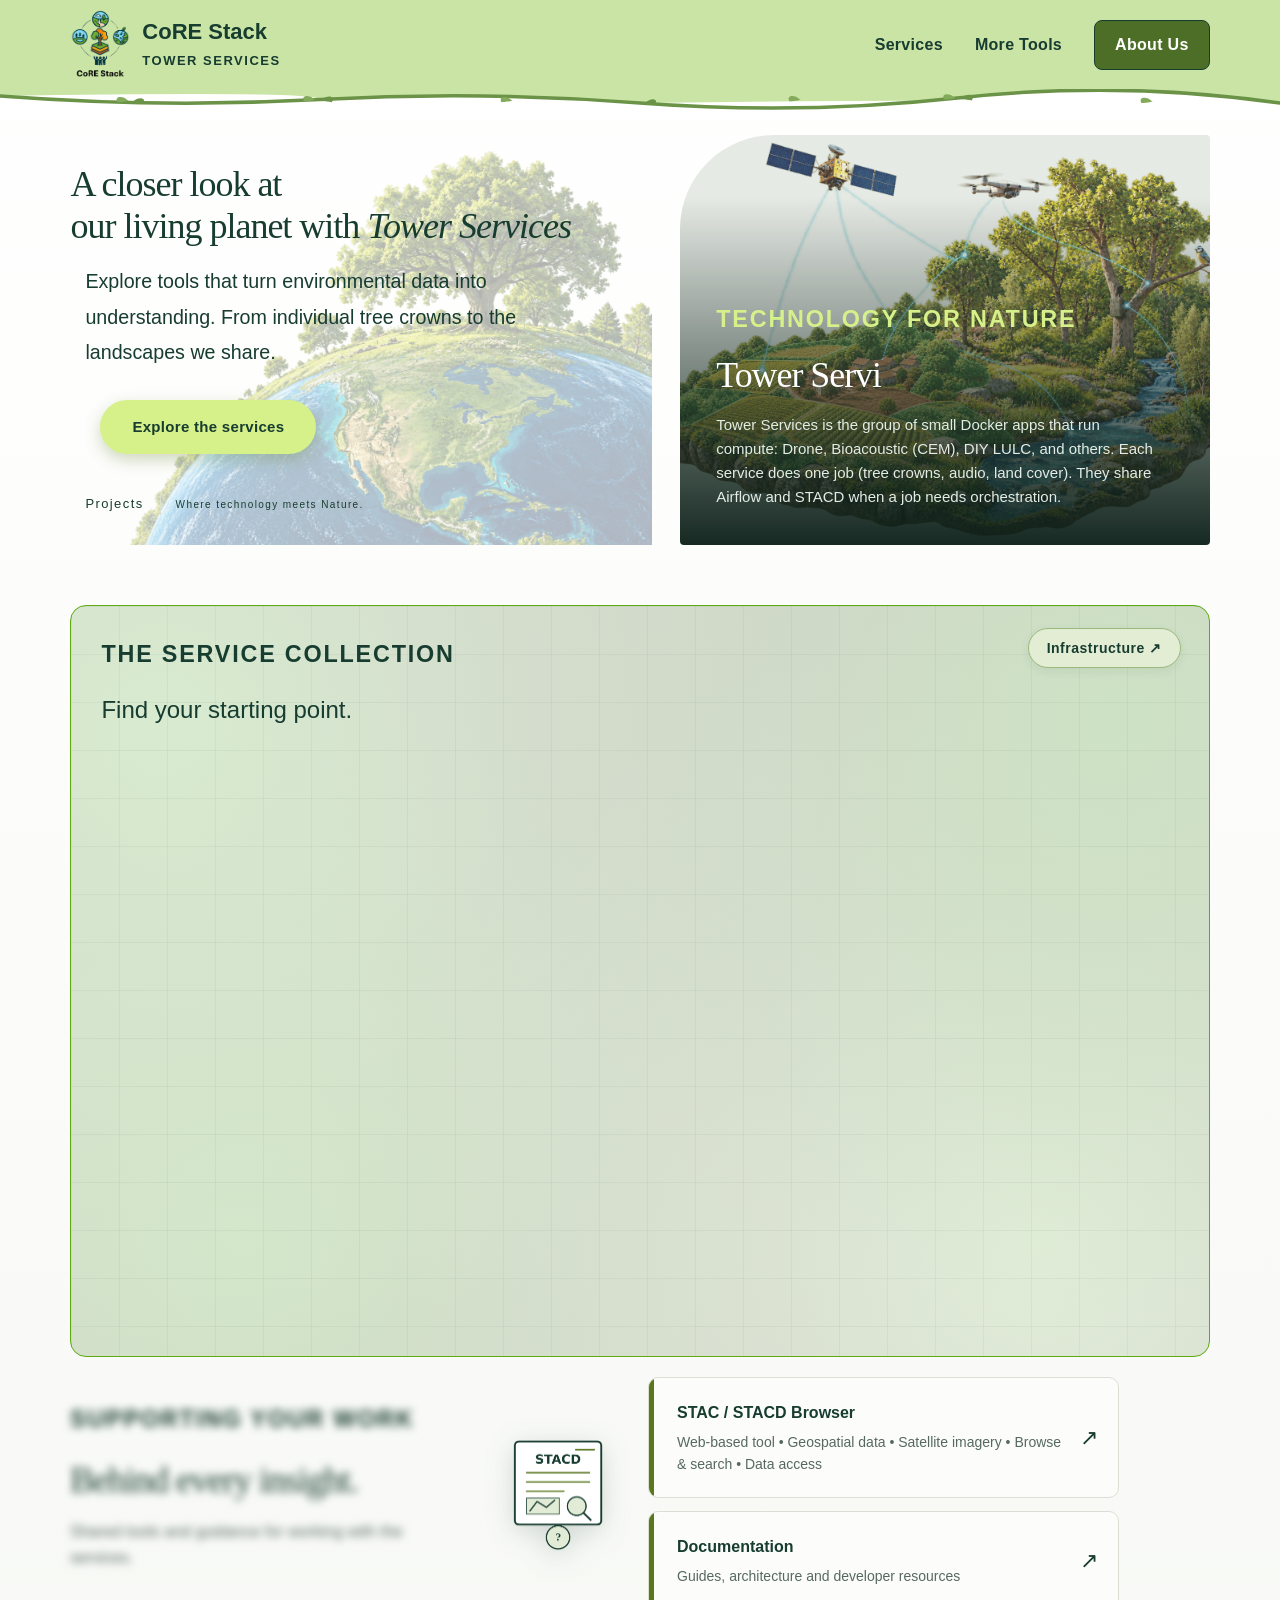
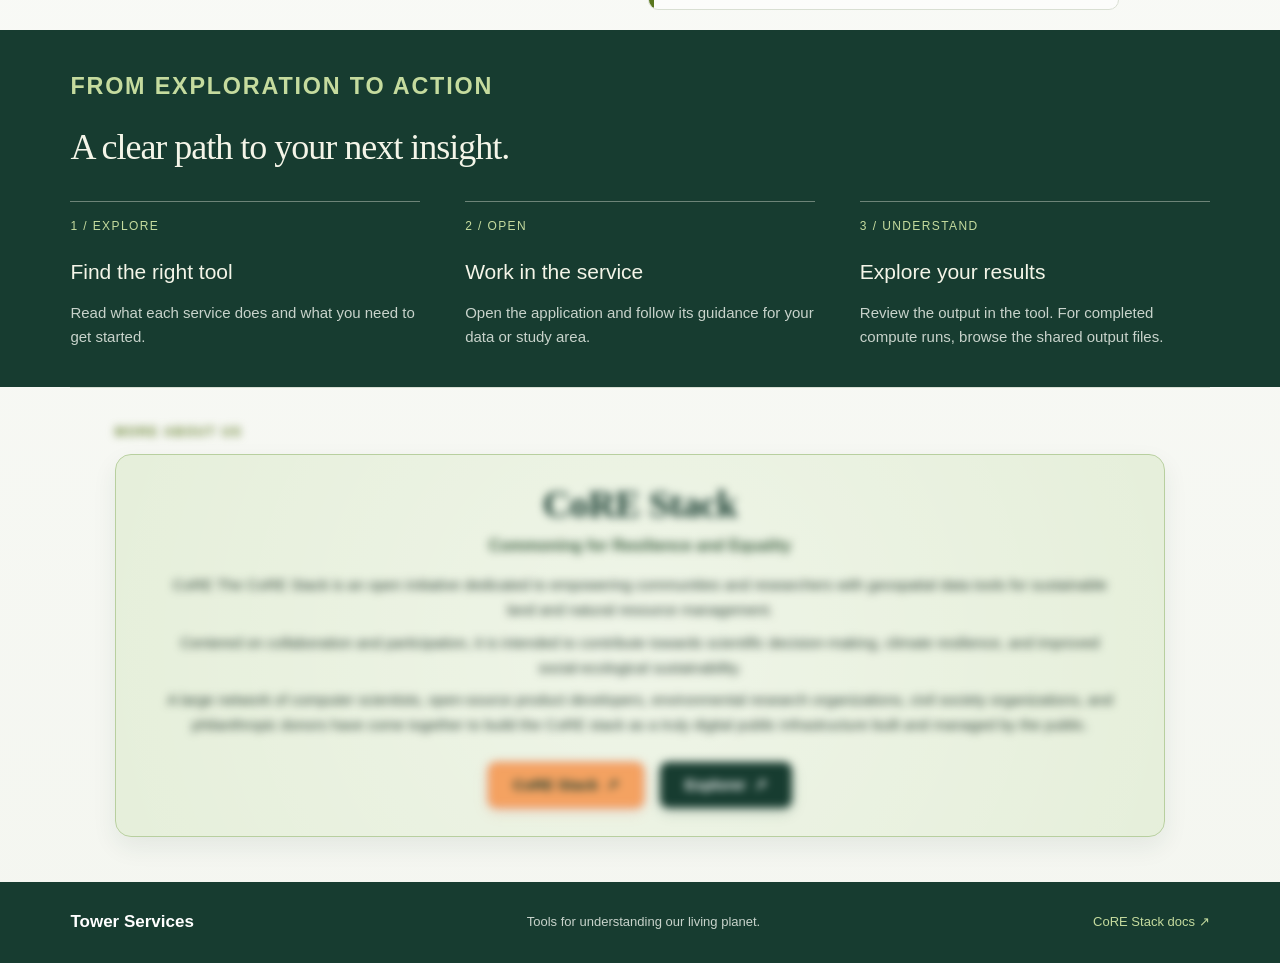
==== commit 10a4925c: "some design changes and error fix" ====
--- a/index.html
+++ b/index.html
@@ -219,17 +219,10 @@
         </div>
 
         <div class="resource-links">
-          <a href="https://www.cse.iitd.ernet.in/act4dws5/file/" target="_blank" rel="noopener noreferrer">
-            <span>
-              <strong>FileBrowser</strong>
-              <small>Browse and download compute outputs</small>
-            </span>
-            <span class="arrow-icon" aria-hidden="true">↗</span>
-          </a>
           <a href="https://www.cse.iitd.ernet.in/act4dws5/airflow/home" target="_blank" rel="noopener noreferrer">
             <span>
-              <strong>Airflow + STACD</strong>
-              <small>Workflow orchestration · operator sign-in</small>
+              <strong>STAC / STACD Browser</strong>
+              <small> Web-based tool • Geospatial data • Satellite imagery • Browse & search • Data access</small>
             </span>
             <span class="arrow-icon" aria-hidden="true">↗</span>
           </a>
--- a/index.css
+++ b/index.css
@@ -8,7 +8,6 @@
   --green-dark: #3b5e40;
   --header-bg: #cae4a6;
   --card-line: #c8d5be;
-  --resource-indent: 60px;
   --resource-trim: 90px;
   --ease-out: cubic-bezier(0.16, 1, 0.3, 1);
   --ease-spring: cubic-bezier(0.34, 1.56, 0.64, 1);
@@ -828,7 +827,7 @@
   display: flex;
   flex-direction: column;
   gap: 12px;
-  /* Makes all three cards narrower from the right edge */
+  /* Makes the cards narrower from the right edge */
   padding-right: var(--resource-trim);
 }
 
@@ -852,11 +851,6 @@
     box-shadow 0.25s ease;
 }
 
-/* Middle card is shifted right (same width, not shrunk), leaving room for the STACD icon */
-.resource-links a:nth-child(2) {
-  margin-inline: var(--resource-indent) calc(-1 * var(--resource-indent));
-}
-
 /* The left edge marker */
 .resource-links a::before {
   content: "";
@@ -907,7 +901,7 @@
   transform: translate(6px, -6px) scale(1.2);
 }
 
-/* Scroll reveal: all three slide in from the same side, so they land on one line */
+/* Scroll reveal: all cards slide in from the same side, so they land on one line */
 .reveal-resource {
   opacity: 0;
   filter: blur(4px);
@@ -1410,11 +1404,6 @@
     padding-right: 0;
     text-align: left;
   }
-
-  /* Icon sits above the list here, so no indent is needed */
-  .resource-links a:nth-child(2) {
-    margin-inline: 0;
-  }
 }
 
 @media (max-width: 900px) {
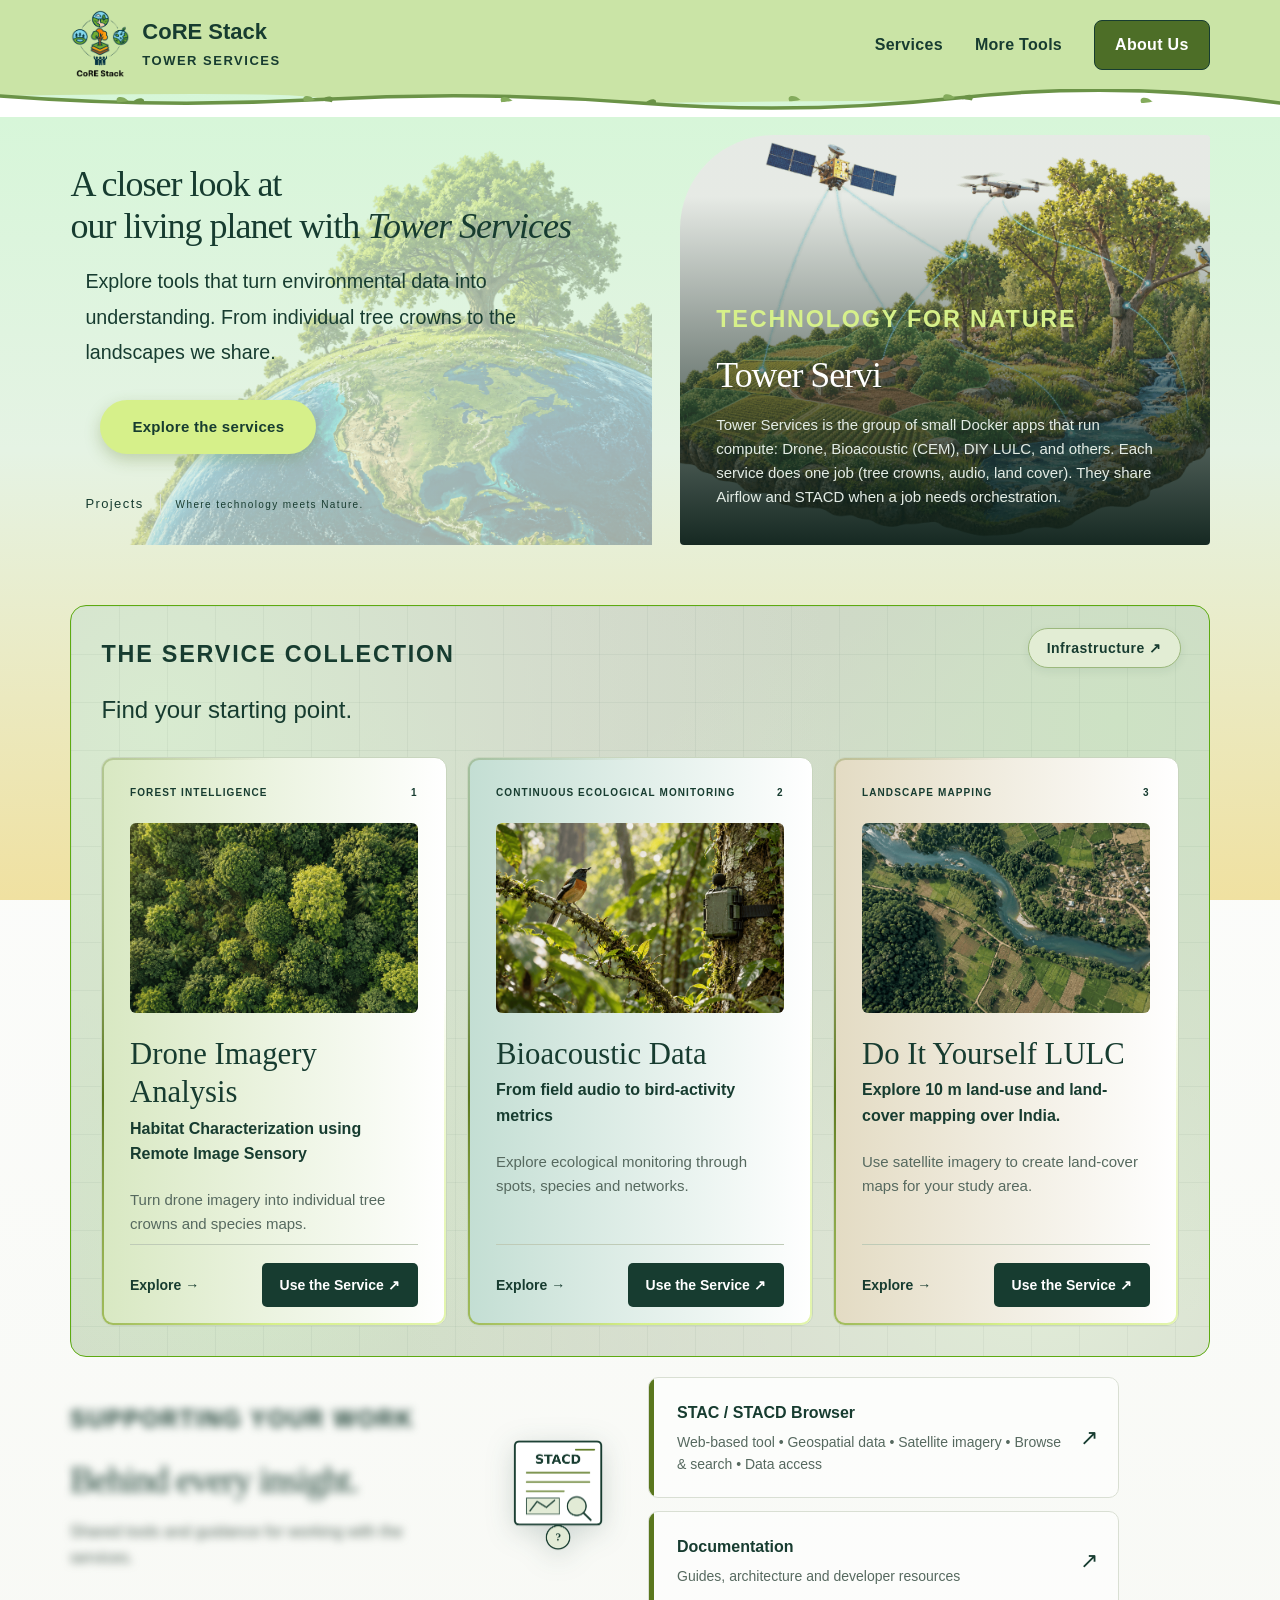
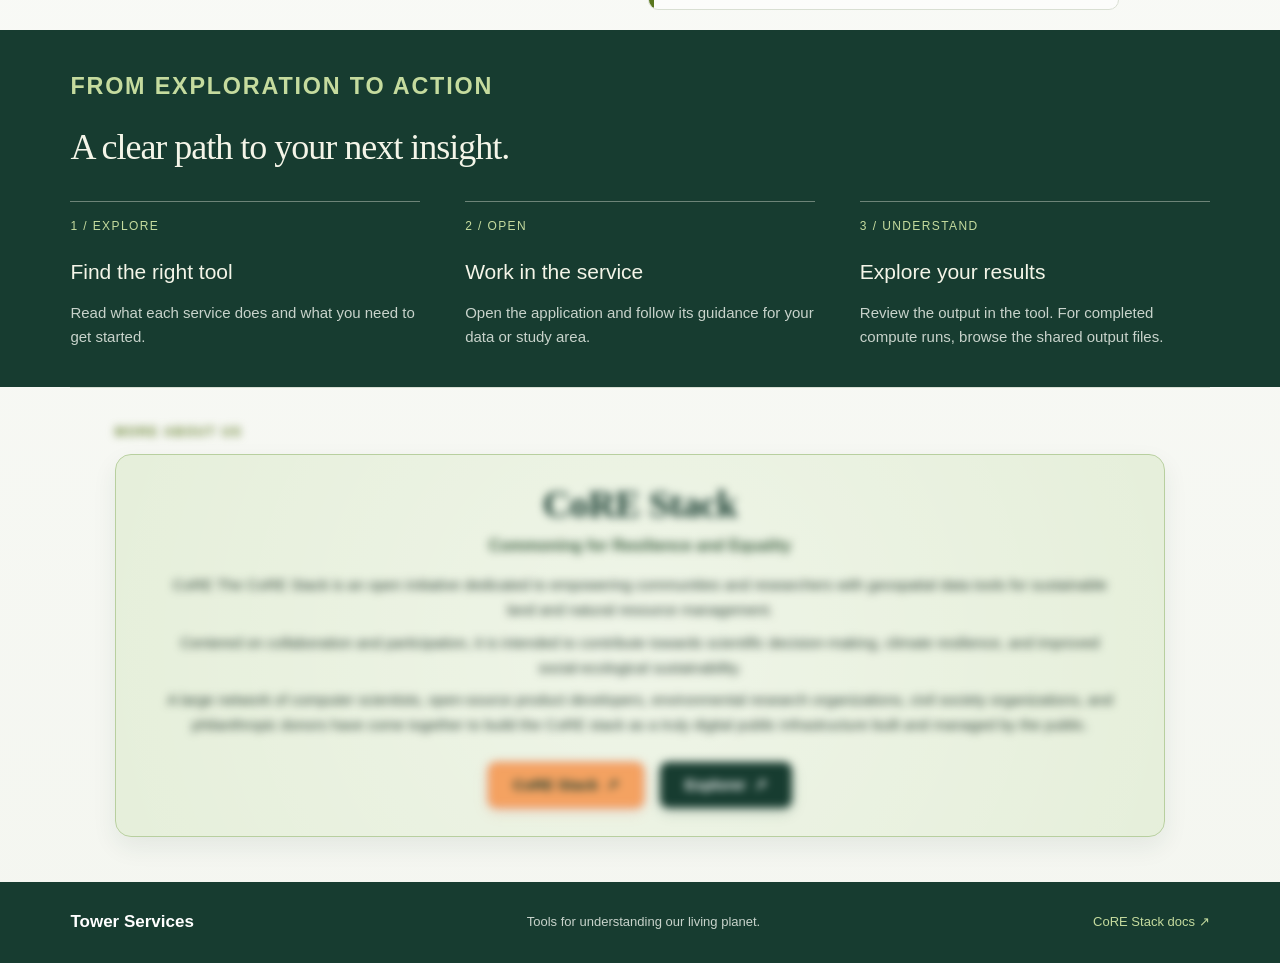
==== commit e5ff5e20: "changed drive video to youtube videos and added 2nd video of biomon and updated rest of the links" ====
--- a/index.html
+++ b/index.html
@@ -219,7 +219,7 @@
         </div>
 
         <div class="resource-links">
-          <a href="https://www.cse.iitd.ernet.in/act4dws5/airflow/home" target="_blank" rel="noopener noreferrer">
+          <a href="https://www.cse.iitd.ernet.in/act4dws5/stacd/" target="_blank" rel="noopener noreferrer">
             <span>
               <strong>STAC / STACD Browser</strong>
               <small> Web-based tool • Geospatial data • Satellite imagery • Browse & search • Data access</small>
@@ -270,11 +270,8 @@
                 <div class="flow-step"><span class="flow-num">5</span><span class="flow-title">Browsers</span><span class="flow-sub">STAC and STACD browsers show data and lineage.</span></div>
               </div>
               <p class="method-note">All compute goes through Airflow and STACD. Onboarding a service needs three YAML files: DAG, algorithm repo and dataset repo.</p>
-              <div class="modal-video">
-                <video controls playsinline preload="metadata" title="STACD tutorial">
-                  <source src="resources/videos/stacd.mp4" type="video/mp4" />
-                </video>
-              </div>
+              <!-- Index.js puts the YouTube player here the first time the popup opens (link: STACD_VIDEO in Index.js) -->
+              <div class="modal-video" data-video-stage data-video-title="STACD" hidden></div>
               <h3>Key Features</h3>
               <ul class="modal-list">
                 <li><strong>Selective Recomputation:</strong> When an algorithm is updated, STACD re-runs only the affected steps instead of processing the entire workflow again.</li>
--- a/index.css
+++ b/index.css
@@ -1712,11 +1712,11 @@
   box-shadow: 0 4px 14px rgba(23, 60, 48, 0.08);
 }
 
-.modal-video video {
+.modal-video iframe {
   display: block;
   width: 100%;
-  height: auto;
-  max-height: 60vh;
+  aspect-ratio: 16 / 9;
+  border: 0;
 }
 
 /* ---------- Modals (STACD + Infrastructure): taller dialog ---------- */
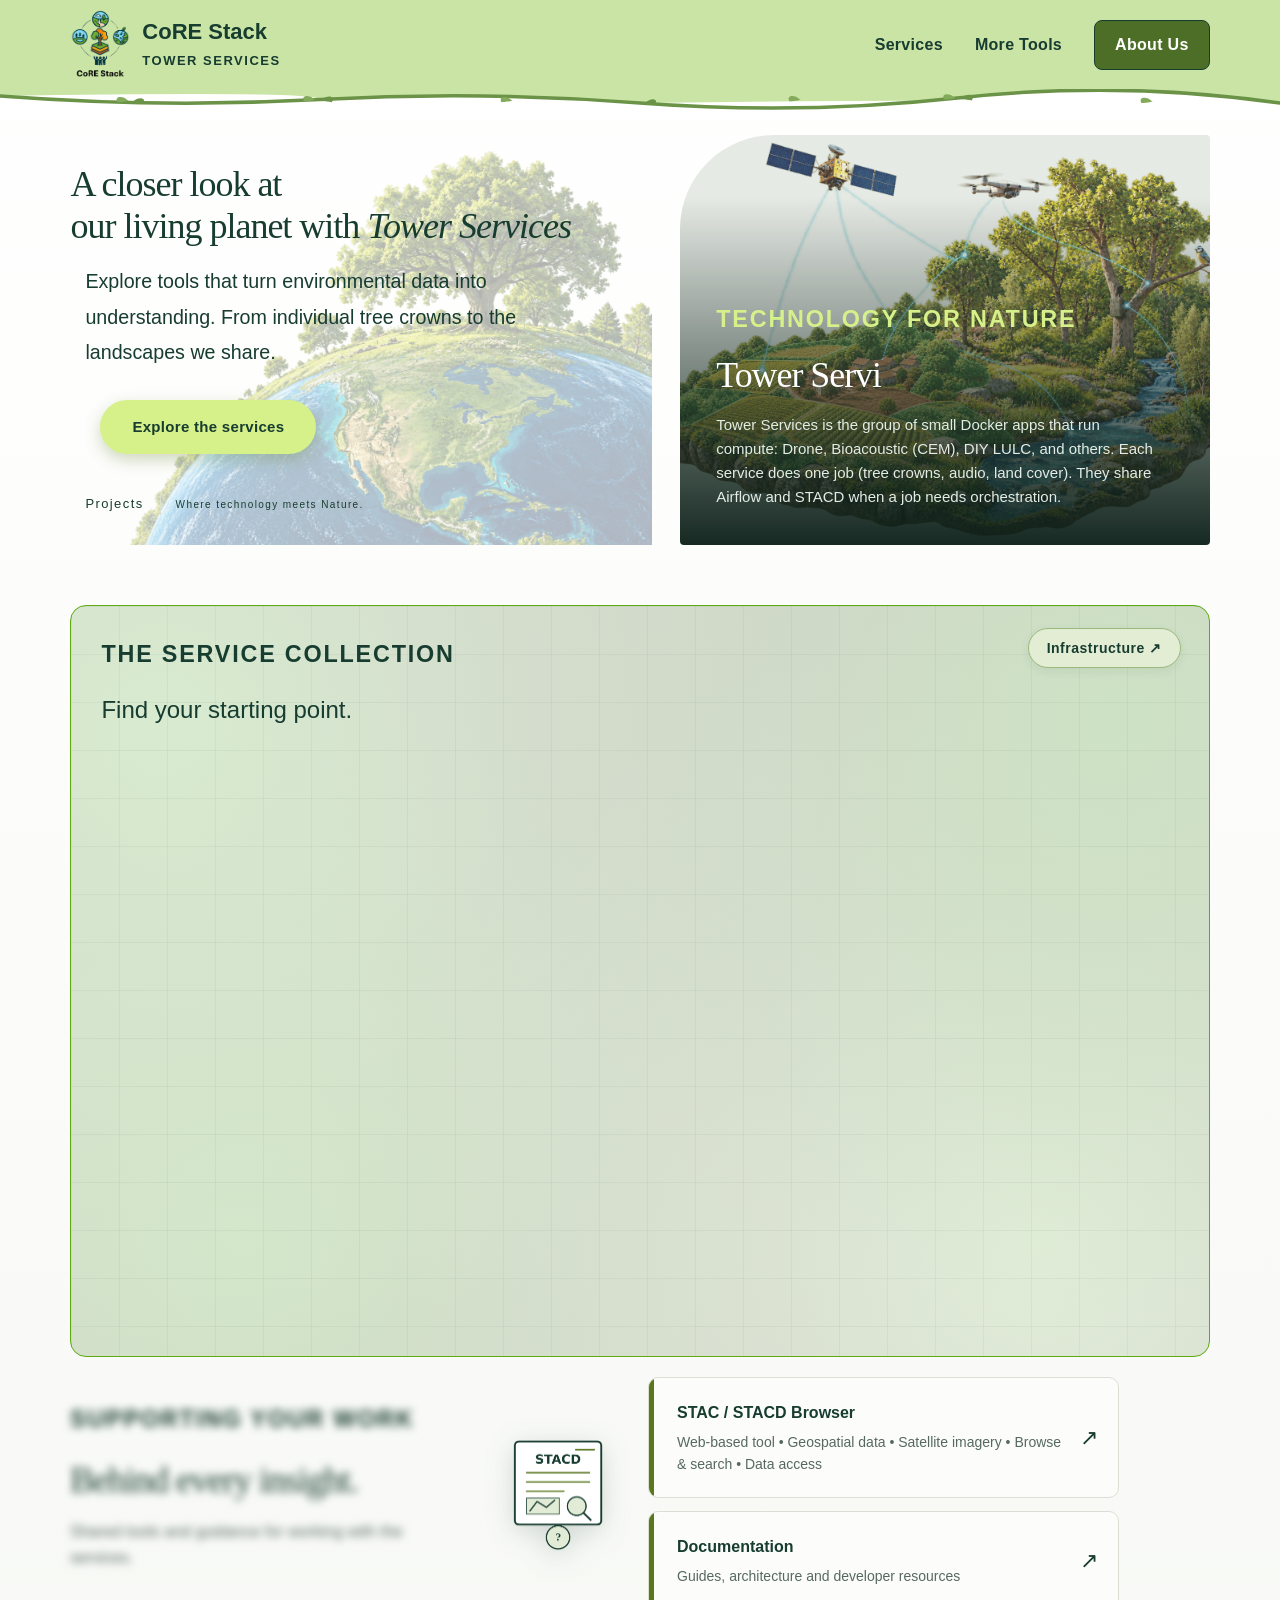
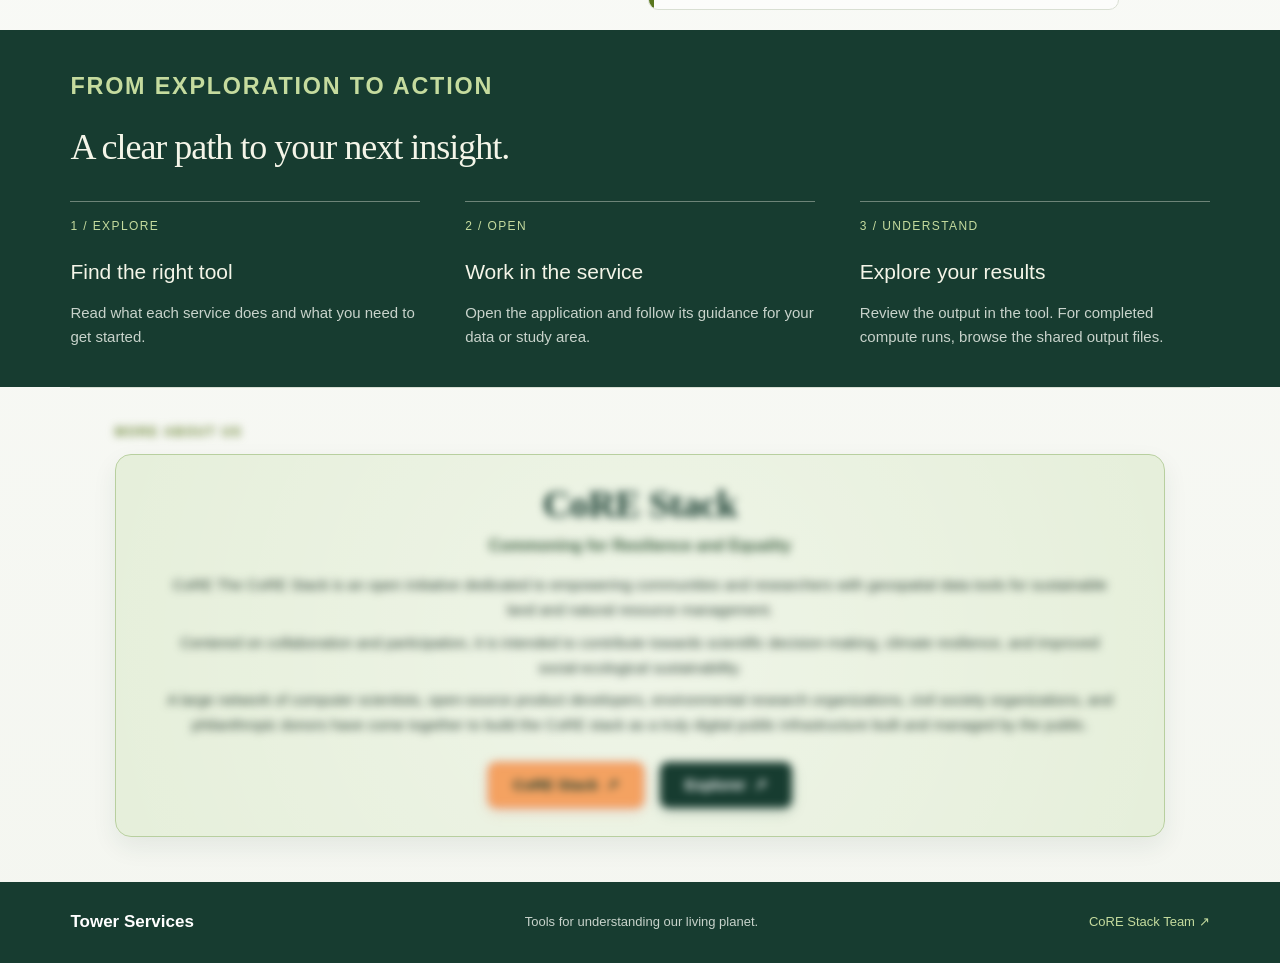
==== commit 3d93cfdb: "load deck. directly from git hub and did some text changes" ====
--- a/index.html
+++ b/index.html
@@ -289,7 +289,7 @@
 
             <!-- Walk Through button: sits at the very end of the scrolling area -->
             <div class="modal-walkthrough">
-              <button type="button" class="walkthrough-button" id="openStacdWalkthrough" aria-haspopup="dialog">Walk Through <span aria-hidden="true">→</span></button>
+              <button type="button" class="walkthrough-button" id="openStacdWalkthrough" aria-haspopup="dialog">Walk Through Deck.<span aria-hidden="true">→</span></button>
             </div>
           </div>
 
@@ -456,8 +456,8 @@
       <div class="wrap footer-inner">
         <a class="brand" href="index.html">Tower Services</a>
         <span>Tools for understanding our living planet.</span>
-        <a href="https://docs.core-stack.org/infra/tower-services/" target="_blank" rel="noopener noreferrer">
-          CoRE Stack docs ↗
+        <a href="https://core-stack.org/our-team-2/" target="_blank" rel="noopener noreferrer">
+          CoRE Stack Team ↗
         </a>
       </div>
     </footer>
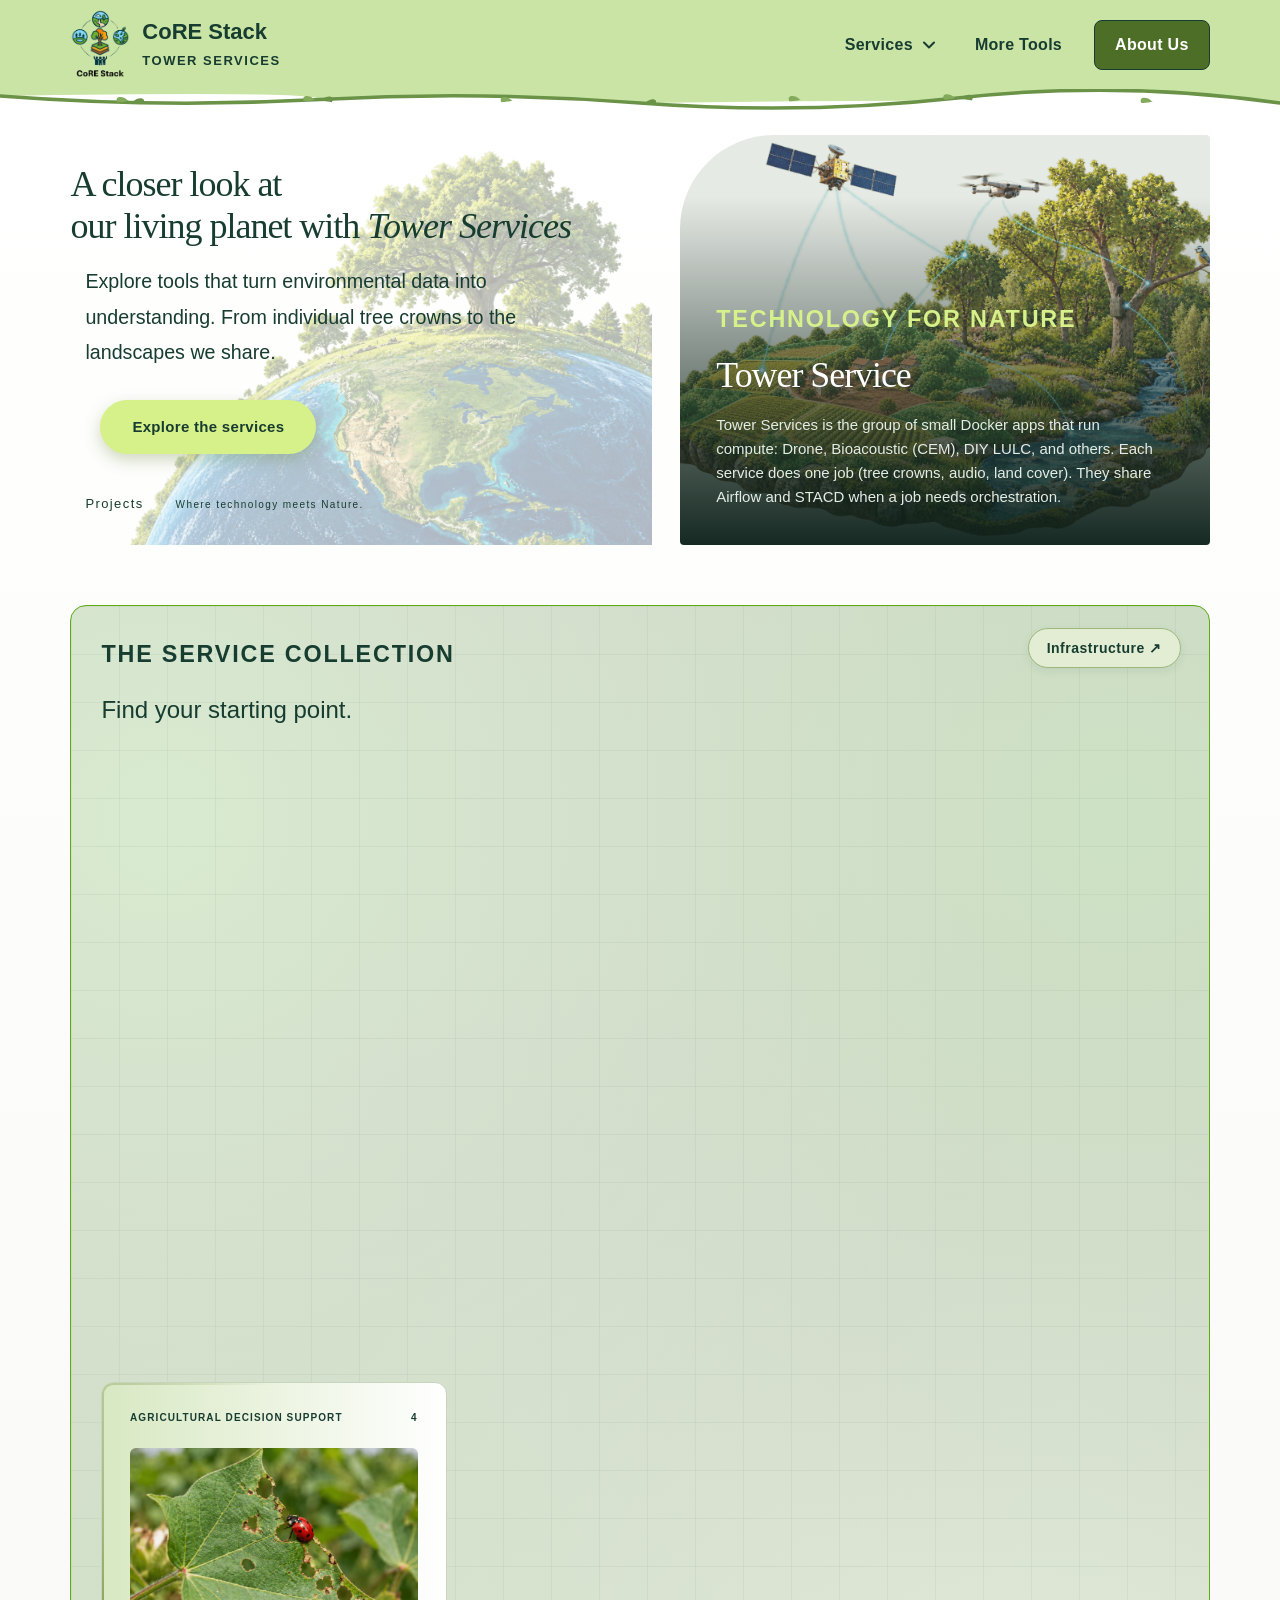
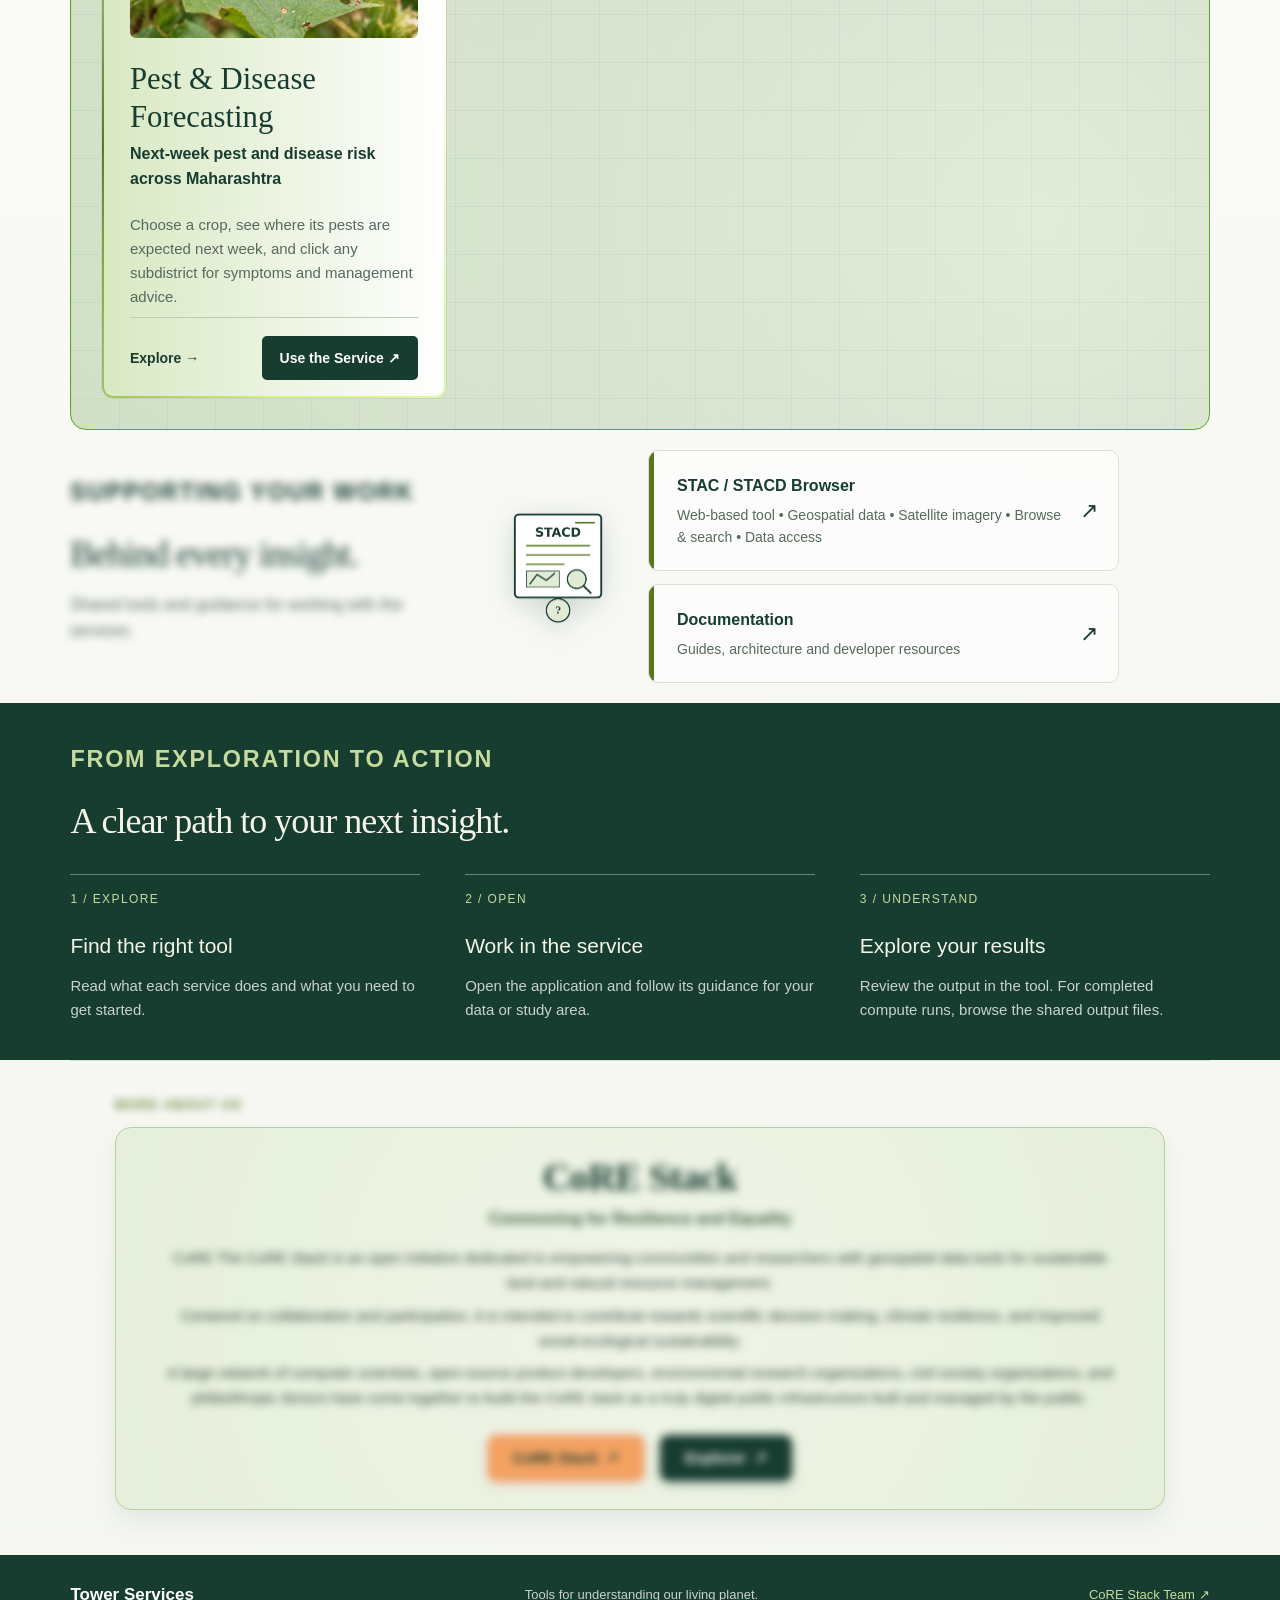
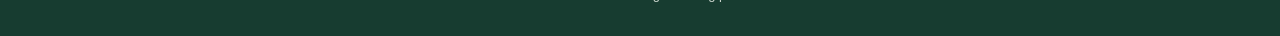
==== commit b82f2fe8: "Added Pest Control Service and home Service Naviagtion updated" ====
--- a/index.html
+++ b/index.html
@@ -24,7 +24,40 @@
         </a>
 
         <nav aria-label="Main navigation">
-          <a class="nav-link" href="index.html#services">Services</a>
+          <!-- Services dropdown: hover/focus on desktop, tap the arrow on touch (see initNavDropdown in Index.js) -->
+          <div class="nav-dropdown" data-nav-dropdown>
+            <a class="nav-link" href="index.html#services">Services</a>
+            <button type="button" class="dropdown-toggle" aria-expanded="false" aria-controls="servicesMenu" aria-label="Show services menu">
+              <svg viewBox="0 0 12 8" width="12" height="8" aria-hidden="true"><path d="M1 1.5 6 6.5 11 1.5" fill="none" stroke="currentColor" stroke-width="2" stroke-linecap="round" stroke-linejoin="round" /></svg>
+            </button>
+
+            <ul class="dropdown-menu" id="servicesMenu">
+              <li>
+                <a href="Services/Drone/drone.html">
+                  <strong>Drone Imagery Analysis</strong>
+                  <small>Tree crowns and species maps</small>
+                </a>
+              </li>
+              <li>
+                <a href="Services/Bioacaustic/bioacoustic.html">
+                  <strong>Bioacoustic Data</strong>
+                  <small>Field audio to bird-activity metrics</small>
+                </a>
+              </li>
+              <li>
+                <a href="Services/DIY_LULC/diy-lulc.html">
+                  <strong>Do It Yourself LULC</strong>
+                  <small>10 m land-cover mapping over India</small>
+                </a>
+              </li>
+              <li>
+                <a href="Services/Pest_forecasting/pest_forecasting.html">
+                  <strong>Pest &amp; Disease Forecasting</strong>
+                  <small>Next-week risk across Maharashtra</small>
+                </a>
+              </li>
+            </ul>
+          </div>
           <a class="nav-link" href="index.html#more">More Tools</a>
           <a class="nav-link nav-doc" href="index.html#about">About Us</a>
         </nav>
@@ -201,6 +234,68 @@
               </a>
             </div>
           </article>
+
+          <!-- Pest & Disease Forecasting -->
+          <article class="card c4 pest-card">
+            <div class="peeking-bug" aria-hidden="true">
+              <svg viewBox="0 0 140 70" xmlns="http://www.w3.org/2000/svg">
+                <!-- legs (behind the body). Tripod gait: leg-a and leg-b take turns -->
+                <g fill="none" stroke="#173c30" stroke-width="3" stroke-linecap="round" stroke-linejoin="round">
+                  <path class="leg leg-a l1" d="M50 53 L42 58 L38 64" />
+                  <path class="leg leg-b l2" d="M72 53 L68 59 L66 64" />
+                  <path class="leg leg-a l3" d="M100 53 L106 58 L110 64" />
+                  <path class="leg leg-b l4" d="M58 53 L52 59 L50 64" stroke="#2c4a3d" />
+                  <path class="leg leg-a l5" d="M86 53 L84 59 L84 64" stroke="#2c4a3d" />
+                  <path class="leg leg-b l6" d="M112 53 L116 58 L120 64" stroke="#2c4a3d" />
+                </g>
+
+                <g class="beetle-body">
+                  <!-- underbody -->
+                  <path d="M50 47 H116 Q114 54 104 54 H62 Q52 54 50 47 Z" fill="#173c30" />
+                  <!-- shell -->
+                  <path d="M56 47 C56 24 72 17 92 19 C110 21 120 33 118 47 Z" fill="#cd4a3e" stroke="#173c30" stroke-width="2.5" stroke-linejoin="round" />
+                  <path d="M88 19 V47" stroke="#173c30" stroke-width="2" />
+                  <circle cx="75" cy="34" r="3.4" fill="#173c30" />
+                  <circle cx="101" cy="32" r="3.4" fill="#173c30" />
+                  <circle cx="72" cy="43" r="2.4" fill="#173c30" />
+                  <circle cx="106" cy="42" r="2.4" fill="#173c30" />
+                  <path d="M66 30 Q74 22 84 22" fill="none" stroke="#ffffff" stroke-opacity="0.4" stroke-width="2" stroke-linecap="round" />
+                  <!-- neck shield + head (faces left) -->
+                  <path d="M42 47 C42 35 50 29 60 30 C64 33 65 41 64 47 Z" fill="#2c4a3d" stroke="#173c30" stroke-width="2.5" stroke-linejoin="round" />
+                  <ellipse cx="39" cy="44" rx="8" ry="7" fill="#173c30" />
+                  <circle cx="36" cy="42" r="1.8" fill="#d6f08a" />
+                  <!-- antennae -->
+                  <g class="antenna">
+                    <line x1="36" y1="38" x2="26" y2="27" stroke="#173c30" stroke-width="2.5" stroke-linecap="round" />
+                    <circle cx="25" cy="26" r="2.4" fill="#f4a261" />
+                  </g>
+                  <g class="antenna antenna-b">
+                    <line x1="41" y1="37" x2="35" y2="24" stroke="#173c30" stroke-width="2.5" stroke-linecap="round" />
+                    <circle cx="34" cy="23" r="2.4" fill="#f4a261" />
+                  </g>
+                </g>
+              </svg>
+            </div>
+
+            <div class="card-top">
+              <span>AGRICULTURAL DECISION SUPPORT</span>
+              <span>4</span>
+            </div>
+
+            <img class="service-image" src="resources/images/pest.png" alt="Risk map of Maharashtra with a next-week pest forecast panel" width="800" height="500" loading="lazy" decoding="async" />
+            <h3>Pest &amp; Disease Forecasting</h3>
+            <h4>Next-week pest and disease risk across Maharashtra</h4>
+            <p>Choose a crop, see where its pests are expected next week, and click any subdistrict for symptoms and management advice.</p>
+
+            <div class="card-actions">
+              <!-- TODO: Explore page ka link -->
+              <a class="explore-link" href="../../Services/Pest_forecasting/pest_forecasting.html">Explore →</a>
+              <!-- TODO: service ka URL -->
+              <a class="try-link" href="https://www.cse.iitd.ernet.in/act4dws5/maharashtra-pest/" target="_blank" rel="noopener noreferrer">
+                Use the Service ↗
+              </a>
+            </div>
+          </article>
         </div>
       </section>
 
--- a/index.css
+++ b/index.css
@@ -211,6 +211,107 @@
   background: #4d6e27;
   color: #ffffff;
   font-weight: 600;
+}
+
+/* Services dropdown: the link goes to #services, the arrow button opens the menu */
+.nav-dropdown {
+  position: relative;
+  display: flex;
+  align-items: center;
+  gap: 2px;
+}
+
+.dropdown-toggle {
+  display: inline-flex;
+  align-items: center;
+  justify-content: center;
+  width: 28px;
+  height: 44px; /* comfortable touch target */
+  padding: 0;
+  border: 0;
+  background: transparent;
+  color: var(--ink);
+  cursor: pointer;
+}
+
+.dropdown-toggle svg {
+  transition: transform 0.25s var(--ease-out);
+}
+
+.dropdown-toggle[aria-expanded="true"] svg {
+  transform: rotate(180deg);
+}
+
+.dropdown-menu {
+  position: absolute;
+  top: calc(100% + 14px);
+  left: 0;
+  z-index: 30; /* above the leafy vine (10) and the page content below the header */
+  width: min(290px, calc(100vw - 36px));
+  margin: 0;
+  padding: 8px;
+  list-style: none;
+  border: 1px solid var(--card-line);
+  border-radius: 12px;
+  background: #ffffff;
+  box-shadow: 0 14px 32px rgba(23, 60, 48, 0.16);
+  opacity: 0;
+  visibility: hidden;
+  transform: translateY(-6px);
+  transition: opacity 0.2s ease, transform 0.25s var(--ease-out), visibility 0.2s;
+}
+
+/* Invisible bridge over the 14px gap, so the menu doesn't close while the mouse travels down to it */
+.dropdown-menu::before {
+  content: "";
+  position: absolute;
+  inset: -14px 0 auto 0;
+  height: 14px;
+}
+
+.dropdown-menu a {
+  display: block;
+  padding: 10px 14px;
+  border-radius: 8px;
+  transition: background-color 0.2s ease;
+}
+
+.dropdown-menu a:hover,
+.dropdown-menu a:focus-visible {
+  background: #eef4e4;
+}
+
+.dropdown-menu strong {
+  display: block;
+  color: var(--ink);
+  font-size: 15px;
+  line-height: 1.3;
+}
+
+.dropdown-menu small {
+  display: block;
+  margin-top: 2px;
+  color: var(--muted);
+  font-size: 13px;
+  line-height: 1.4;
+}
+
+.nav-dropdown.is-open .dropdown-menu {
+  opacity: 1;
+  visibility: visible;
+  transform: none;
+}
+
+@media (hover: hover) and (pointer: fine) {
+  .nav-dropdown:hover .dropdown-menu {
+    opacity: 1;
+    visibility: visible;
+    transform: none;
+  }
+
+  .nav-dropdown:hover .dropdown-toggle svg {
+    transform: rotate(180deg);
+  }
 }
 
 /* Leafy vine hanging below the header */
@@ -458,6 +559,7 @@
   display: grid;
   grid-template-columns: repeat(3, 1fr);
   gap: 20px;
+  row-gap: 56px; /* room for the peeking mascots of the cards in the second row */
 }
 
 .card {
@@ -477,6 +579,7 @@
 .c1 { background-image: linear-gradient(90deg, #d8e8c2 0%, #ffffff 50%, #d8e8c2 100%); }
 .c2 { background-image: linear-gradient(90deg, #c3ded3 0%, #ffffff 50%, #c3ded3 100%); }
 .c3 { background-image: linear-gradient(90deg, #e3dbc3 0%, #ffffff 50%, #e3dbc3 100%); }
+.c4 { background-image: linear-gradient(90deg, #d8e8c2 0%, #ffffff 50%, #d8e8c2 100%); }
 
 /* Spinning neon ring around each card */
 @property --neon-angle {
@@ -613,31 +716,28 @@
 }
 
 /* Desktop hover: gentle 3D tilt (angles come from JS) and dimmed neighbours */
+
 @media (hover: hover) and (pointer: fine) {
   .card:hover {
     z-index: 10;
     border-color: #739450;
-    box-shadow: 0 16px 36px rgba(23, 60, 48, 0.16);
-    transform: perspective(1000px)
-      rotateX(var(--tilt-x, 0deg)) rotateY(var(--tilt-y, 0deg))
-      scale(1.025) translateY(-4px);
-  }
-
-  .cards:hover .card:not(:hover) {
-    transform: scale(0.98);
+    box-shadow: 0 10px 24px rgba(23, 60, 48, 0.12);
+    transform: translateY(-3px);
   }
 }
 
 /* ---------- 7. Peeking mascots (hover on desktop only) ---------- */
 .card.bioacoustic-card,
 .card.drone-card,
-.card.lulc-card {
+.card.lulc-card,
+.card.pest-card {
   overflow: visible;
 }
 
 .peeking-bird,
 .peeking-drone,
-.peeking-satellite {
+.peeking-satellite,
+.peeking-bug {
   position: absolute;
   top: 0;
   z-index: 5;
@@ -667,7 +767,8 @@
 
 .peeking-bird img,
 .peeking-drone svg,
-.peeking-satellite svg {
+.peeking-satellite svg,
+.peeking-bug svg {
   display: block;
   width: 100%;
   height: auto;
@@ -732,6 +833,84 @@
 @keyframes signalPulse {
   0%, 100% { opacity: 0; }
   40%, 60% { opacity: 1; }
+}
+
+/* Pest card: a beetle that crawls back and forth along the top edge of the card.
+   Legs move in a tripod gait (3 at a time) and the body bobs a little with each step.
+   Everything animates on hover only, so nothing runs while the beetle is hidden. */
+.peeking-bug {
+  right: 25px;
+  width: 95px;
+  transform: translateY(25px) scale(0.6);
+}
+
+/* The feet sit at y=64 of 70 in the SVG, so -43px lands them on the card's top border */
+.pest-card:hover .peeking-bug {
+  opacity: 1;
+  transform: translateY(-43px) scale(1);
+}
+
+/* Walks left, turns around, walks back. Distance is % of its own width, so it fits narrow cards. */
+.pest-card:hover .peeking-bug svg {
+  animation: bugCrawl 14s linear 0.4s infinite;
+}
+
+@keyframes bugCrawl {
+  0%   { transform: translateX(0) scaleX(1); }
+  44%  { transform: translateX(-140%) scaleX(1); }
+  50%  { transform: translateX(-140%) scaleX(-1); }
+  94%  { transform: translateX(0) scaleX(-1); }
+  100% { transform: translateX(0) scaleX(1); }
+}
+
+.peeking-bug .l1 { transform-origin: 50px 53px; }
+.peeking-bug .l2 { transform-origin: 72px 53px; }
+.peeking-bug .l3 { transform-origin: 100px 53px; }
+.peeking-bug .l4 { transform-origin: 58px 53px; }
+.peeking-bug .l5 { transform-origin: 86px 53px; }
+.peeking-bug .l6 { transform-origin: 112px 53px; }
+
+.pest-card:hover .peeking-bug .leg {
+  animation: legStep 0.7s ease-in-out infinite alternate;
+}
+
+.pest-card:hover .peeking-bug .leg-b {
+  animation-direction: alternate-reverse;
+}
+
+@keyframes legStep {
+  from { transform: rotate(-16deg); }
+  to   { transform: rotate(16deg); }
+}
+
+.pest-card:hover .peeking-bug .beetle-body {
+  animation: beetleBob 0.7s ease-in-out infinite alternate;
+}
+
+@keyframes beetleBob {
+  from { transform: translateY(0); }
+  to   { transform: translateY(-1.2px); }
+}
+
+.peeking-bug .antenna {
+  transform-origin: 36px 38px;
+}
+
+.peeking-bug .antenna-b {
+  transform-origin: 41px 37px;
+}
+
+.pest-card:hover .peeking-bug .antenna {
+  animation: antennaWiggle 0.9s ease-in-out infinite alternate;
+}
+
+.pest-card:hover .peeking-bug .antenna-b {
+  animation-direction: alternate-reverse;
+}
+
+@keyframes antennaWiggle {
+  from { transform: rotate(-8deg); }
+  to   { transform: rotate(8deg); }
 }
 
 /* ---------- 8. "How it works" strip ---------- */
@@ -1574,7 +1753,8 @@
 @media (hover: none) {
   .peeking-bird,
   .peeking-drone,
-  .peeking-satellite {
+  .peeking-satellite,
+  .peeking-bug {
     display: none;
   }
 }
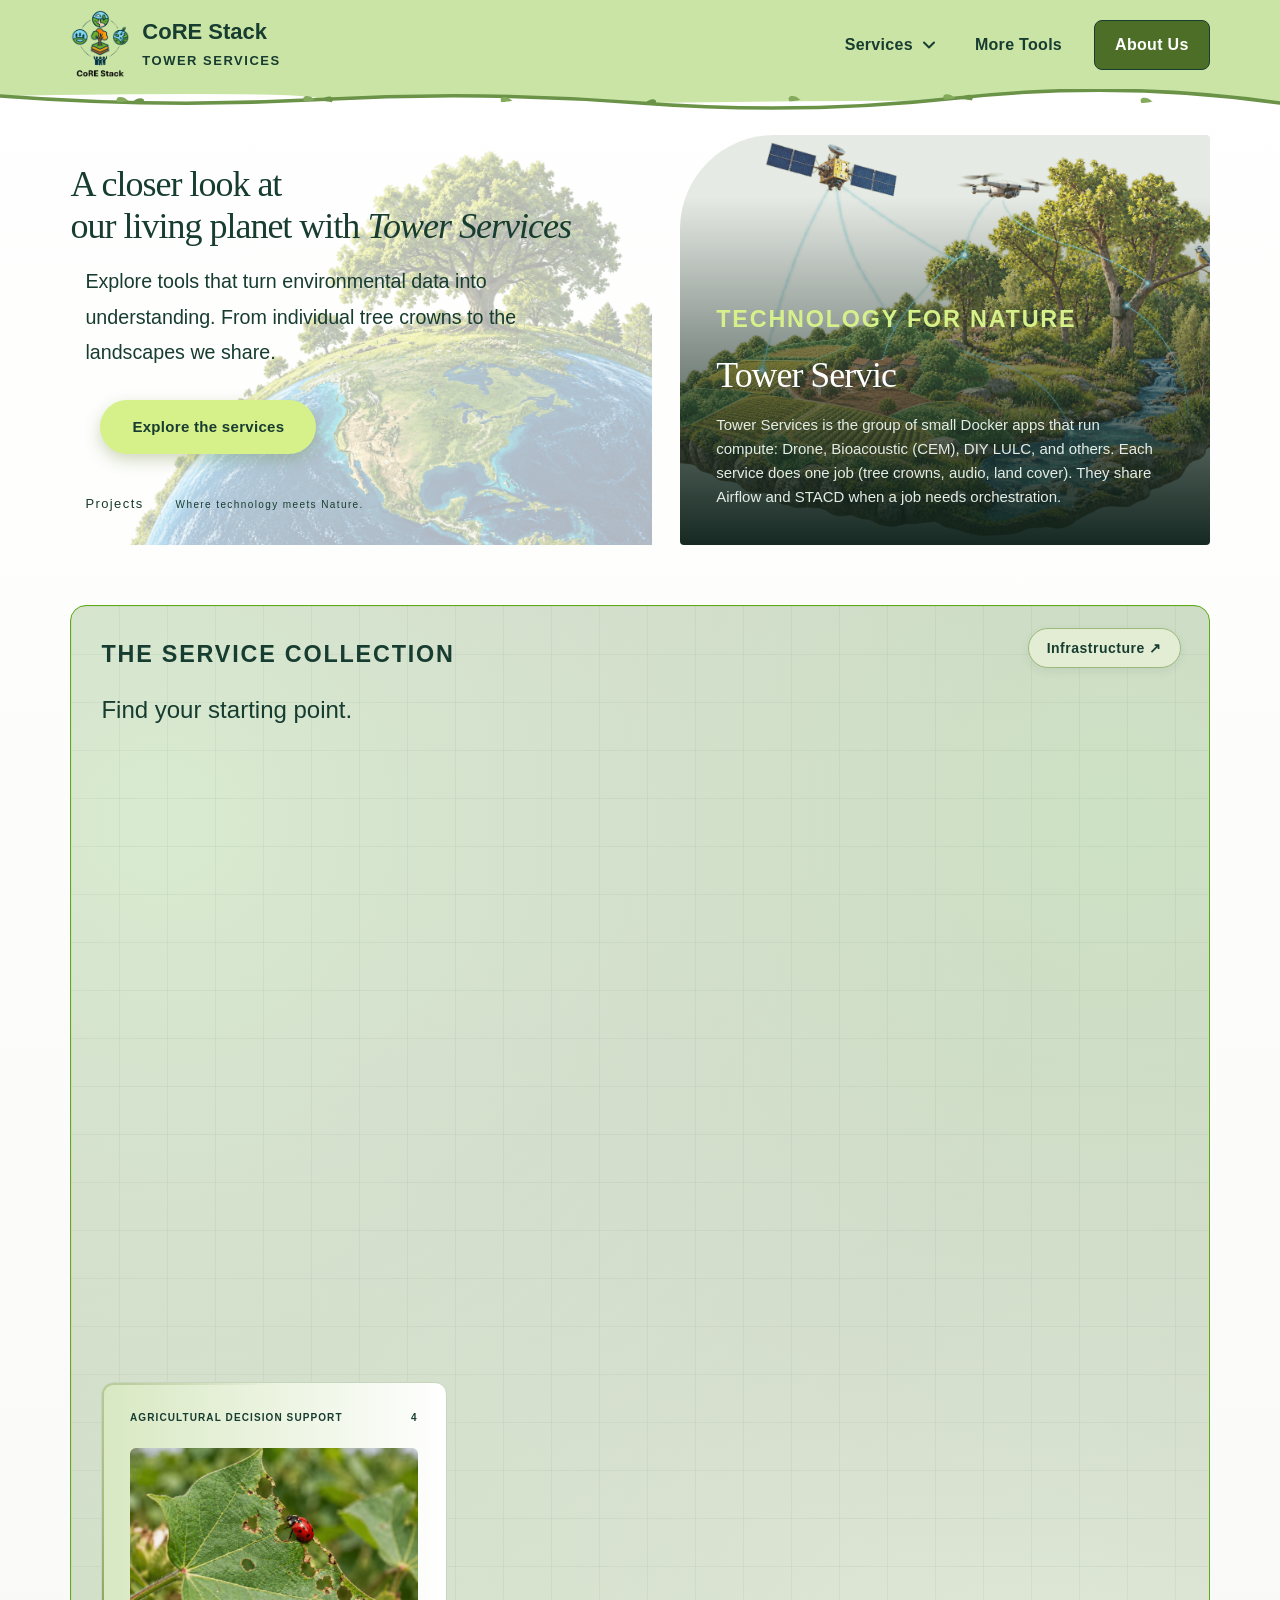
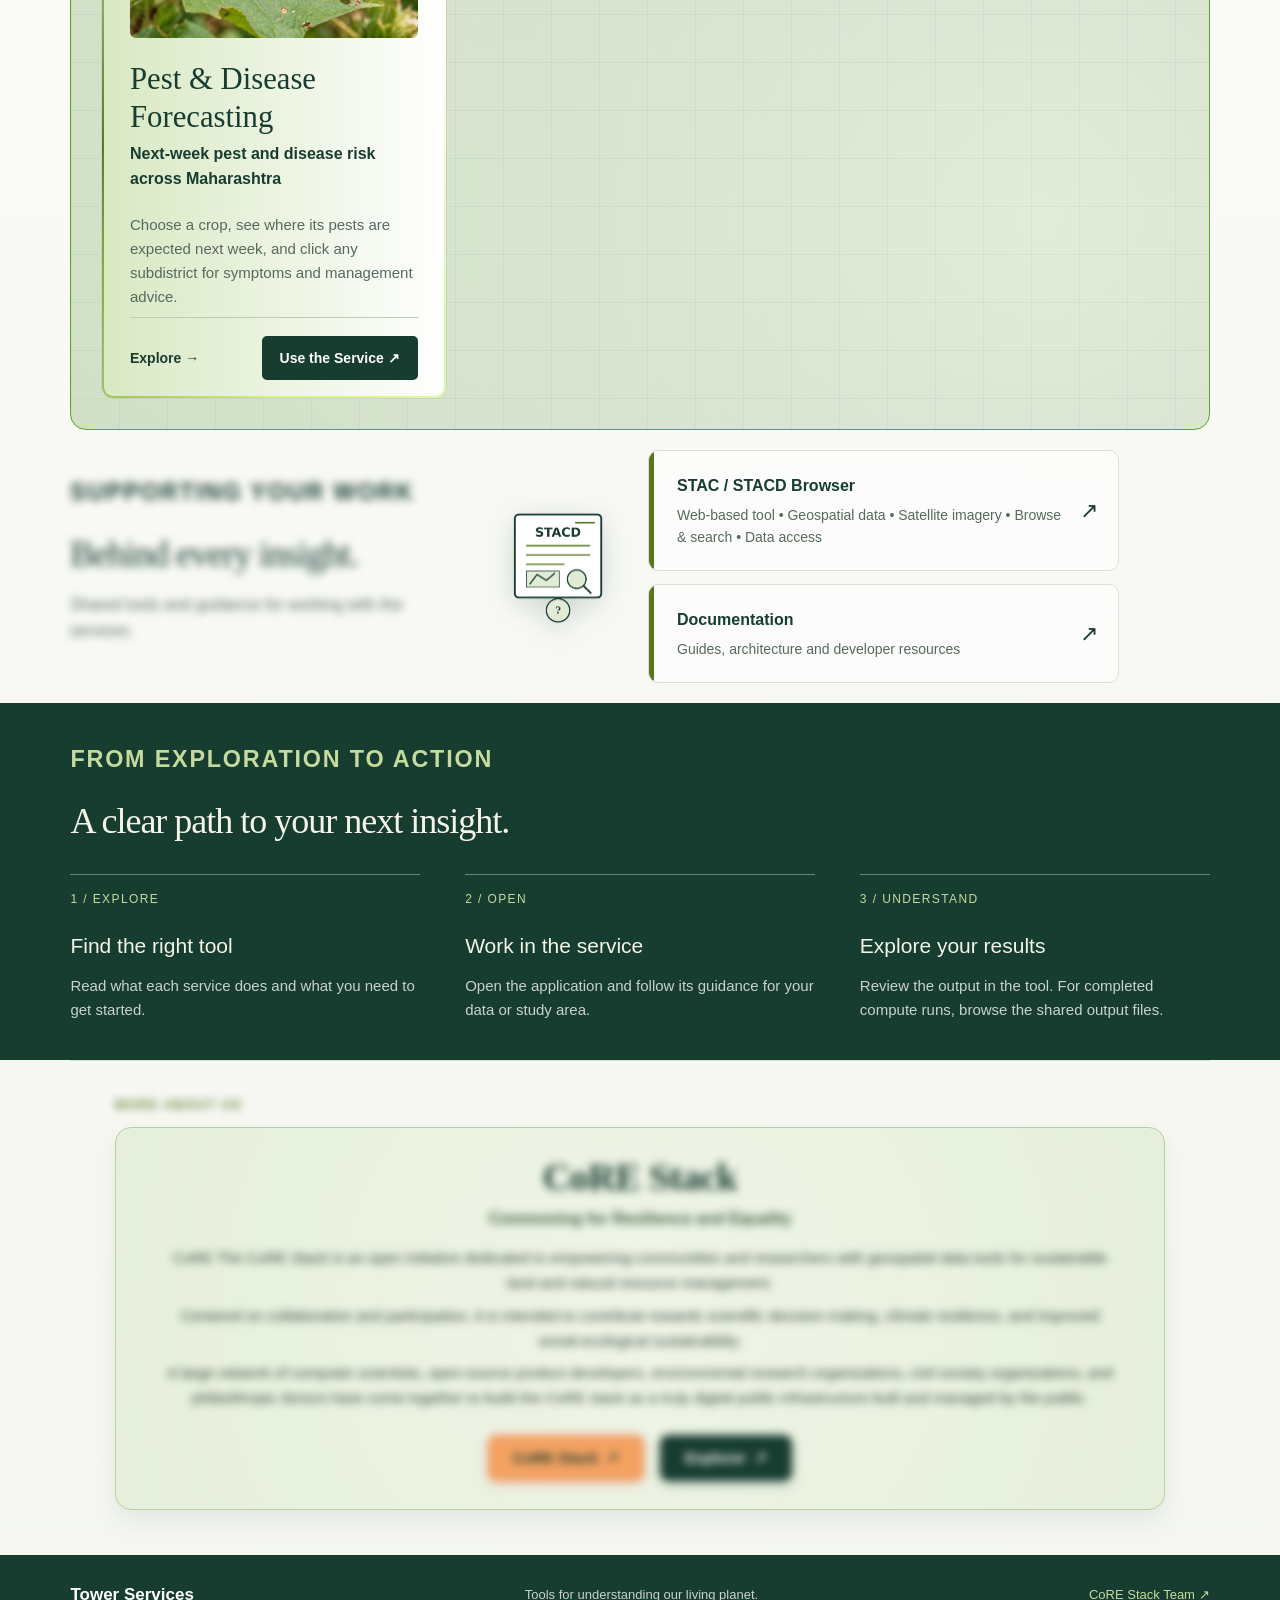
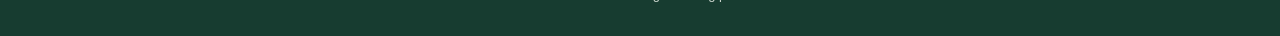
==== commit 0f808ccf: "Error Fix" ====
--- a/index.html
+++ b/index.html
@@ -288,9 +288,7 @@
             <p>Choose a crop, see where its pests are expected next week, and click any subdistrict for symptoms and management advice.</p>
 
             <div class="card-actions">
-              <!-- TODO: Explore page ka link -->
-              <a class="explore-link" href="../../Services/Pest_forecasting/pest_forecasting.html">Explore →</a>
-              <!-- TODO: service ka URL -->
+              <a class="explore-link" href="Services/Pest_forecasting/pest_forecasting.html">Explore →</a>
               <a class="try-link" href="https://www.cse.iitd.ernet.in/act4dws5/maharashtra-pest/" target="_blank" rel="noopener noreferrer">
                 Use the Service ↗
               </a>
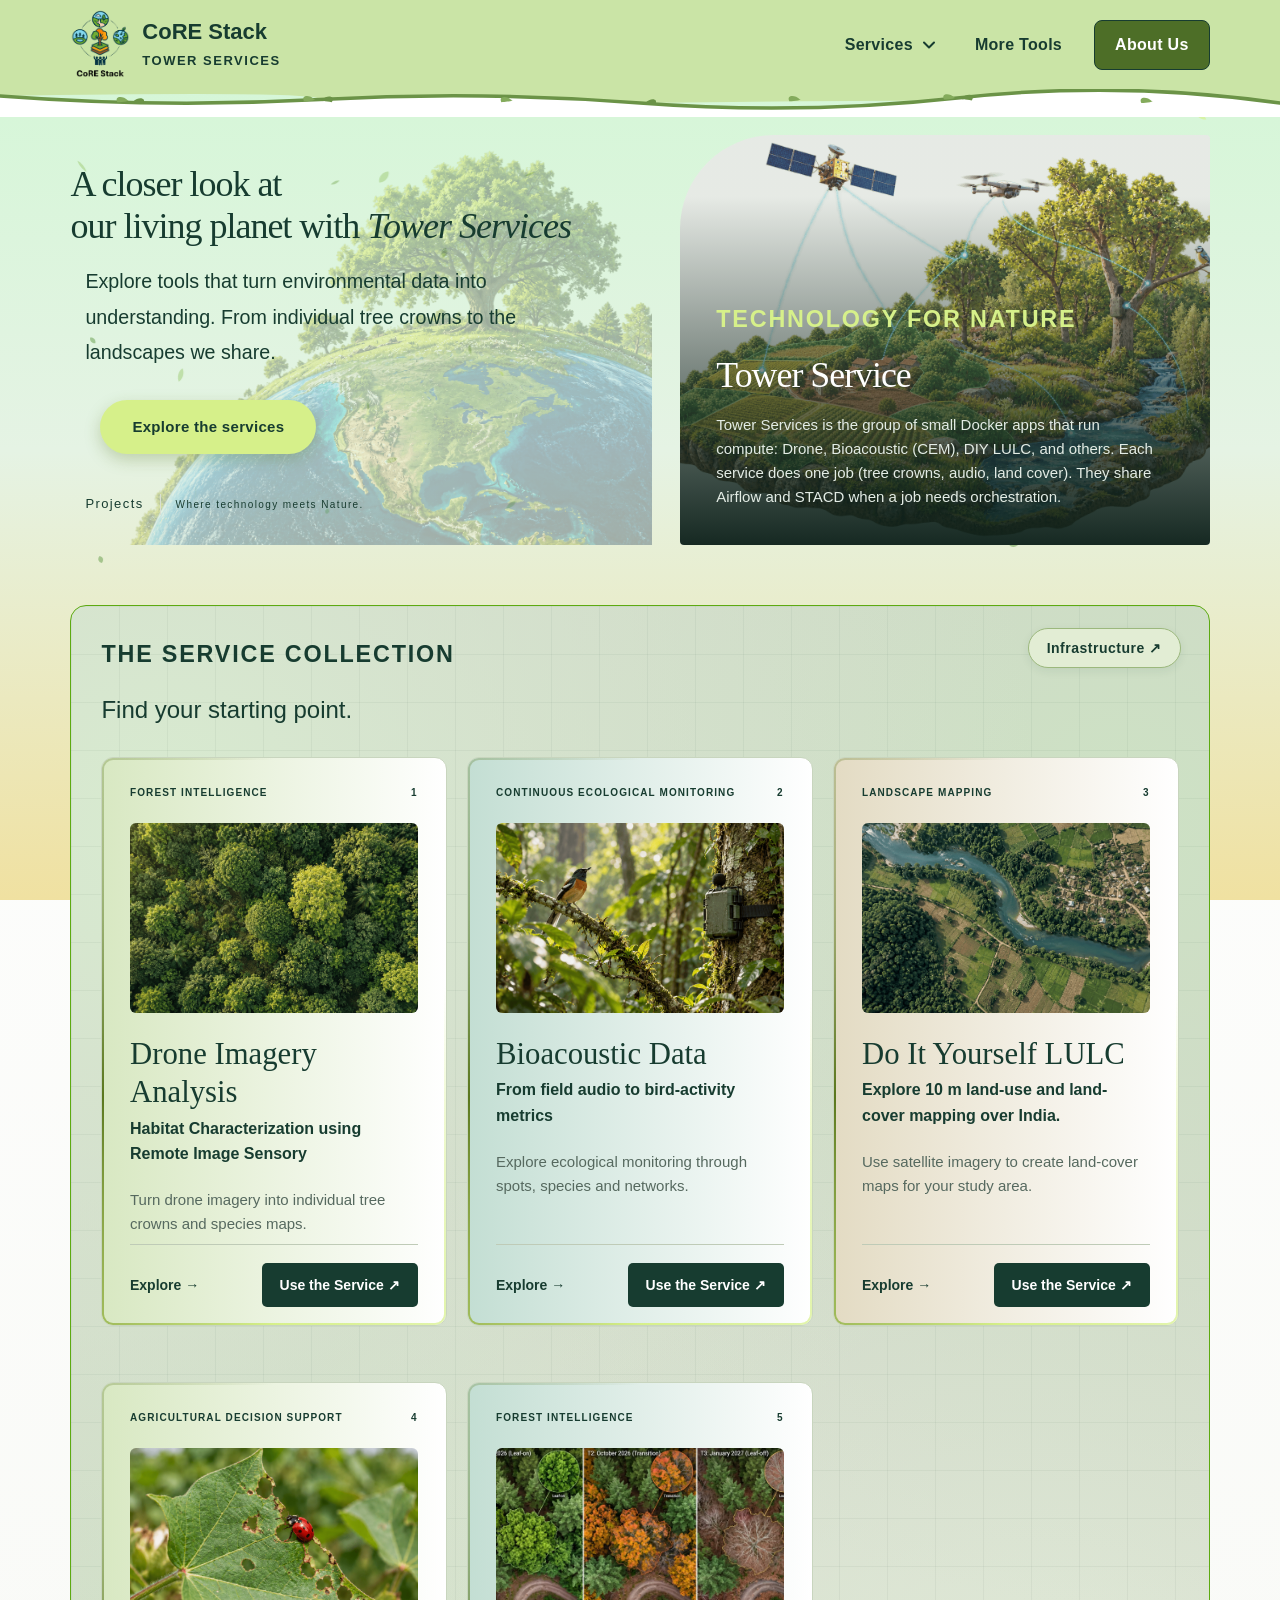
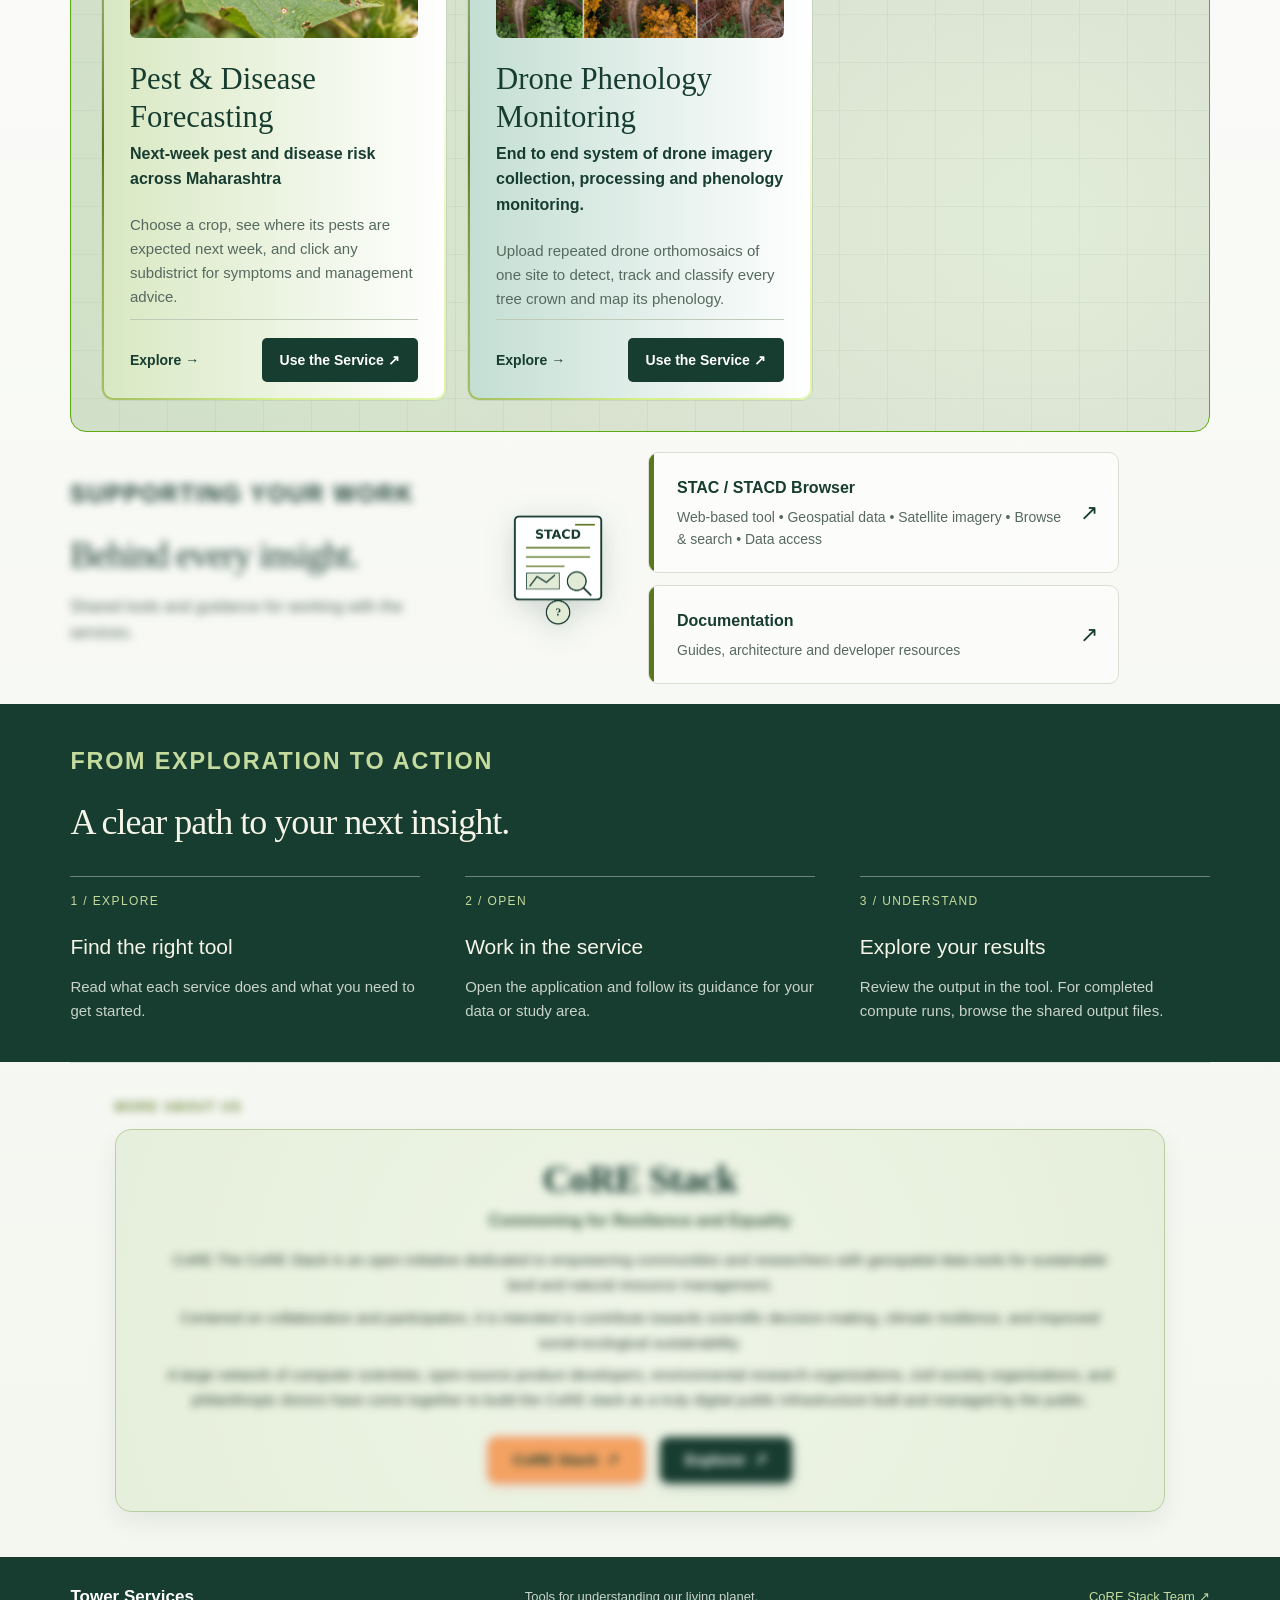
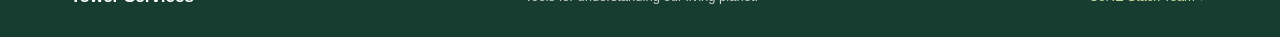
==== commit 9c12d335: "Added Drone Phenology Service" ====
--- a/index.html
+++ b/index.html
@@ -54,6 +54,12 @@
                 <a href="Services/Pest_forecasting/pest_forecasting.html">
                   <strong>Pest &amp; Disease Forecasting</strong>
                   <small>Next-week risk across Maharashtra</small>
+                </a>
+              </li>
+              <li>
+                <a href="Services/Drone_Phenology/drone-phenology.html">
+                  <strong>Drone Phenology Monitoring</strong>
+                  <small>Track every tree crown across seasons</small>
                 </a>
               </li>
             </ul>
@@ -294,6 +300,46 @@
               </a>
             </div>
           </article>
+
+          <!-- Drone Phenology Monitoring (uses the Bioacoustic colour theme) -->
+          <article class="card c5 drone-card phenology-card">
+            <div class="peeking-drone" aria-hidden="true">
+              <svg viewBox="0 0 140 70" xmlns="http://www.w3.org/2000/svg">
+                <!-- legs -->
+                <path d="M58 40 L50 57 M82 40 L90 57 M44 57 H58 M82 57 H96" fill="none" stroke="#173c30" stroke-width="3" stroke-linecap="round" />
+                <!-- arm -->
+                <line x1="30" y1="30" x2="110" y2="30" stroke="#173c30" stroke-width="5" stroke-linecap="round" />
+                <!-- motors -->
+                <rect x="23" y="21" width="14" height="11" rx="3" fill="#2c4a3d" />
+                <rect x="103" y="21" width="14" height="11" rx="3" fill="#2c4a3d" />
+                <!-- propellers -->
+                <ellipse class="prop" cx="30" cy="17" rx="25" ry="3.5" fill="#5a771e" opacity="0.6" />
+                <ellipse class="prop prop-b" cx="110" cy="17" rx="25" ry="3.5" fill="#5a771e" opacity="0.6" />
+                <!-- body -->
+                <rect x="50" y="22" width="40" height="19" rx="9" fill="#173c30" />
+                <rect x="60" y="27" width="20" height="5" rx="2.5" fill="#d6f08a" />
+                <!-- camera -->
+                <circle cx="70" cy="47" r="7" fill="#2c4a3d" />
+                <circle cx="70" cy="47" r="3.5" fill="#d6f08a" />
+              </svg>
+            </div>
+
+            <div class="card-top">
+              <span>FOREST INTELLIGENCE</span>
+              <span>5</span>
+            </div>
+            <img class="service-image" src="resources/images/phenology.jpeg" alt="Drone orthomosaic of a forest with detected tree crowns" width="800" height="500" loading="lazy" decoding="async" />
+            <h3>Drone Phenology Monitoring</h3>
+            <h4>End to end system of drone imagery collection, processing and phenology monitoring.</h4>
+            <p>Upload repeated drone orthomosaics of one site to detect, track and classify every tree crown and map its phenology.</p>
+
+            <div class="card-actions">
+              <a class="explore-link" href="Services/Drone_Phenology/drone-phenology.html">Explore →</a>
+              <a class="try-link" href="https://www.cse.iitd.ernet.in/act4dws5/dpm/" target="_blank" rel="noopener noreferrer">
+                Use the Service ↗
+              </a>
+            </div>
+          </article>
         </div>
       </section>
 
--- a/index.css
+++ b/index.css
@@ -577,7 +577,8 @@
 }
 
 .c1 { background-image: linear-gradient(90deg, #d8e8c2 0%, #ffffff 50%, #d8e8c2 100%); }
-.c2 { background-image: linear-gradient(90deg, #c3ded3 0%, #ffffff 50%, #c3ded3 100%); }
+.c2,
+.c5 { background-image: linear-gradient(90deg, #c3ded3 0%, #ffffff 50%, #c3ded3 100%); } /* c5 shares the Bioacoustic theme */
 .c3 { background-image: linear-gradient(90deg, #e3dbc3 0%, #ffffff 50%, #e3dbc3 100%); }
 .c4 { background-image: linear-gradient(90deg, #d8e8c2 0%, #ffffff 50%, #d8e8c2 100%); }
 
@@ -636,6 +637,22 @@
   object-fit: cover;
 }
 
+/* Stand-in for a service image that is not ready yet. Same size as .service-image. */
+.service-image.service-image-placeholder {
+  display: flex;
+  flex-direction: column;
+  align-items: center;
+  justify-content: center;
+  gap: 8px;
+  border: 2px dashed #7fae9c;
+  background: rgba(195, 222, 211, 0.45);
+  color: var(--green-dark);
+  font-size: 13px;
+  font-weight: 600;
+  letter-spacing: 0.6px;
+  text-transform: uppercase;
+}
+
 .card h3 {
   margin-bottom: 4px;
   font-family: Georgia, serif;
